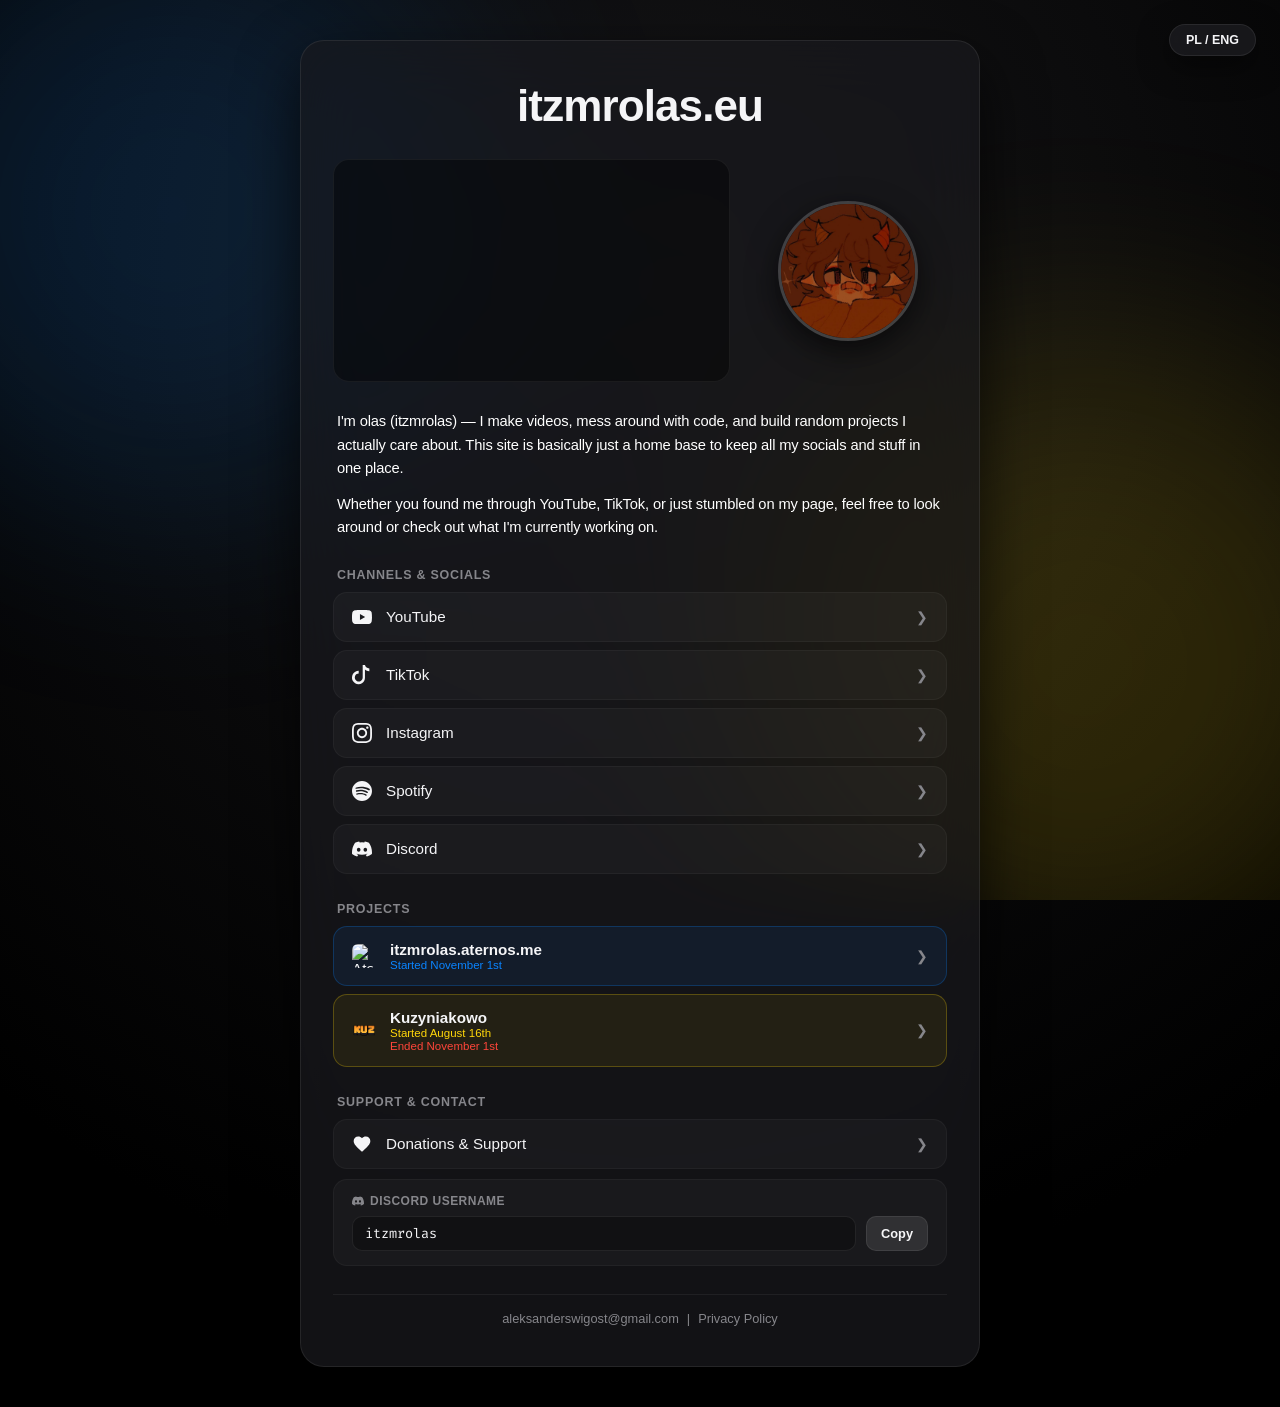
==== index.html @ 8c191397 "Update index.html" ====
<!DOCTYPE html>
<html lang="en">
<head>
<meta charset="UTF-8">
<meta name="viewport" content="width=device-width, initial-scale=1.0">
<title>itzmrolas</title>

<!-- Website Icon (Favicon) -->
<link rel="icon" type="image/png" href="favicon.png">

<!-- Apple System Fonts -->
<link rel="preconnect" href="https://fonts.googleapis.com">
<link rel="preconnect" href="https://fonts.gstatic.com" crossorigin>
<link href="https://fonts.googleapis.com/css2?family=Fira+Code:wght@400;500&display=swap" rel="stylesheet">

<style>
:root {
    --bg-dark: #000000;
    --bg-gradient: radial-gradient(circle at 50% 20%, #161618 0%, #000000 80%);
    --text-primary: #f5f5f7;
    --text-secondary: #86868b;
    --sheet-bg: rgba(24, 24, 28, 0.75);
    --sheet-border: rgba(255, 255, 255, 0.08);
    --row-bg: rgba(255, 255, 255, 0.03);
    --row-hover: rgba(255, 255, 255, 0.07);
    --accent-blue: #0a84ff;
    
    /* Dark Mode Yellow Theme for Kuzyniakowo */
    --yellow-card-bg: rgba(45, 40, 20, 0.65);
    --yellow-card-hover: rgba(60, 52, 24, 0.85);
    --yellow-border: rgba(255, 214, 10, 0.25);
    --yellow-accent: #ffd60a;

    /* Dark Mode Blue Theme for Aternos */
    --blue-card-bg: rgba(20, 35, 55, 0.65);
    --blue-card-hover: rgba(28, 48, 75, 0.85);
    --blue-border: rgba(10, 132, 255, 0.25);
    --blue-accent: #0a84ff;
}

* {
    margin: 0;
    padding: 0;
    box-sizing: border-box;
    -webkit-font-smoothing: antialiased;
}

body {
    min-height: 100vh;
    overflow-x: hidden;
    overflow-y: auto;
    background: var(--bg-dark);
    background-image: var(--bg-gradient);
    font-family: -apple-system, BlinkMacSystemFont, "SF Pro Display", "SF Pro Text", "Helvetica Neue", sans-serif;
    color: var(--text-primary);
    user-select: none;
    display: flex;
    justify-content: center;
    padding: 40px 16px;
}

/* Subtle Ambient Background Mesh */
.ambient-bg {
    position: fixed;
    top: 0;
    left: 0;
    width: 100%;
    height: 100%;
    z-index: 0;
    pointer-events: none;
    overflow: hidden;
}

.blob {
    position: absolute;
    border-radius: 50%;
    filter: blur(120px);
    opacity: 0.15;
}

.blob-1 {
    top: -10%;
    left: -10%;
    width: 600px;
    height: 600px;
    background: #0a84ff;
}

.blob-2 {
    bottom: -10%;
    right: -10%;
    width: 650px;
    height: 650px;
    background: #ffd60a;
}

/* Top Right PL/ENG Button */
.lang-toggle-btn {
    position: fixed;
    top: 24px;
    right: 24px;
    background: rgba(30, 30, 35, 0.7);
    border: 1px solid var(--sheet-border);
    color: var(--text-primary);
    padding: 8px 16px;
    border-radius: 20px;
    font-size: 0.78rem;
    font-weight: 600;
    cursor: pointer;
    backdrop-filter: blur(20px);
    -webkit-backdrop-filter: blur(20px);
    box-shadow: 0 10px 30px rgba(0, 0, 0, 0.5);
    z-index: 100;
    transition: all 0.2s ease;
}

.lang-toggle-btn:hover {
    background: rgba(44, 44, 46, 0.9);
    border-color: rgba(255, 255, 255, 0.2);
}

/* Unified Single Page Sheet Container */
.blog-sheet {
    position: relative;
    z-index: 2;
    width: 100%;
    max-width: 680px;
    background: var(--sheet-bg);
    border: 1px solid var(--sheet-border);
    border-radius: 24px;
    padding: 40px 32px;
    backdrop-filter: blur(30px) saturate(180%);
    -webkit-backdrop-filter: blur(30px) saturate(180%);
    box-shadow: 0 24px 60px rgba(0, 0, 0, 0.7);
    display: flex;
    flex-direction: column;
    gap: 28px;
    text-align: center;
}

/* Header Section */
.profile-header {
    display: flex;
    flex-direction: column;
    align-items: center;
}

.profile-title {
    font-size: 2.75rem;
    font-weight: 700;
    letter-spacing: -0.02em;
    color: var(--text-primary);
}

/* Blog Hero Section (Video Left, Scaled-Up PFP Right) */
.blog-hero {
    display: flex;
    gap: 20px;
    width: 100%;
    align-items: center;
}

.video-container {
    flex: 2;
    border-radius: 16px;
    overflow: hidden;
    background: rgba(0, 0, 0, 0.4);
    aspect-ratio: 16/9;
    display: flex;
    border: 1px solid rgba(255, 255, 255, 0.06);
}

.video-container iframe {
    width: 100%;
    height: 100%;
    border: none;
}

.profile-pfp-container {
    flex: 1;
    display: flex;
    align-items: center;
    justify-content: center;
}

.profile-pfp {
    width: 140px;
    height: 140px;
    border-radius: 50%;
    object-fit: cover;
    border: 3px solid rgba(255, 255, 255, 0.18);
    box-shadow: 0 10px 30px rgba(0, 0, 0, 0.6);
    transition: transform 0.3s ease;
}

.profile-pfp:hover {
    transform: scale(1.03);
}

/* Description Section */
.profile-description {
    font-size: 0.92rem;
    color: #ffffff;
    font-weight: 400;
    line-height: 1.6;
    letter-spacing: -0.01em;
    text-align: left;
    display: flex;
    flex-direction: column;
    gap: 12px;
    padding: 0 4px;
}

/* Section Headings inside the sheet */
.section-block {
    display: flex;
    flex-direction: column;
    gap: 10px;
    text-align: left;
}

.section-label {
    font-size: 0.78rem;
    font-weight: 600;
    text-transform: uppercase;
    letter-spacing: 0.06em;
    color: var(--text-secondary);
    padding-left: 4px;
}

/* Unified Rows for Links & Inputs */
.rows-group {
    display: flex;
    flex-direction: column;
    gap: 8px;
}

.row-item {
    display: flex;
    align-items: center;
    justify-content: space-between;
    padding: 14px 18px;
    border-radius: 14px;
    background: var(--row-bg);
    border: 1px solid rgba(255, 255, 255, 0.04);
    text-decoration: none;
    color: var(--text-primary);
    font-weight: 500;
    font-size: 0.95rem;
    transition: all 0.2s ease;
}

.row-left {
    display: flex;
    align-items: center;
    gap: 14px;
}

.row-item svg {
    width: 20px;
    height: 20px;
    fill: currentColor;
    color: var(--text-primary);
}

.row-item:hover {
    background: var(--row-hover);
    border-color: rgba(255, 255, 255, 0.12);
    transform: translateX(2px);
}

.row-arrow {
    font-size: 0.85rem;
    color: var(--text-secondary);
    transition: transform 0.2s ease;
}

.row-item:hover .row-arrow {
    transform: translateX(3px);
    color: var(--text-primary);
}

/* Special Yellow Styling for Kuzyniakowo Project Row */
.project-row {
    background: var(--yellow-card-bg);
    border: 1px solid var(--yellow-border);
}

.project-row:hover {
    background: var(--yellow-card-hover);
    border-color: rgba(255, 214, 10, 0.4);
}

.project-icon {
    width: 24px;
    height: 24px;
    object-fit: contain;
    border-radius: 6px;
}

.project-info {
    display: flex;
    flex-direction: column;
}

.project-title {
    font-size: 0.95rem;
    color: var(--text-primary);
    font-weight: 600;
}

.project-date {
    font-size: 0.72rem;
    color: var(--yellow-accent);
    font-weight: 500;
    margin-top: 1px;
}

/* Special Blue Styling for Aternos Project Row */
.aternos-row {
    background: var(--blue-card-bg);
    border: 1px solid var(--blue-border);
}

.aternos-row:hover {
    background: var(--blue-card-hover);
    border-color: rgba(10, 132, 255, 0.4);
}

.aternos-date {
    font-size: 0.72rem;
    color: var(--blue-accent);
    font-weight: 500;
    margin-top: 1px;
}

/* Collapsible Donations Section inside Sheet */
.donations-accordion {
    border-radius: 14px;
    background: var(--row-bg);
    border: 1px solid rgba(255, 255, 255, 0.04);
    overflow: hidden;
    transition: all 0.2s ease;
}

.donations-toggle {
    display: flex;
    align-items: center;
    justify-content: space-between;
    padding: 14px 18px;
    cursor: pointer;
    font-weight: 500;
    font-size: 0.95rem;
    color: var(--text-primary);
}

.donations-toggle:hover {
    background: var(--row-hover);
}

.donations-accordion.active .donations-toggle .row-arrow {
    transform: rotate(90deg);
}

.donations-body {
    max-height: 0;
    overflow: hidden;
    transition: max-height 0.3s ease-in-out, padding 0.3s ease-in-out;
    padding: 0 18px;
    display: flex;
    flex-direction: column;
    gap: 10px;
}

.donations-accordion.active .donations-body {
    max-height: 250px;
    padding: 0 18px 16px 18px;
}

.nested-donation-link {
    display: flex;
    align-items: center;
    justify-content: space-between;
    padding: 12px 14px;
    border-radius: 10px;
    background: rgba(0, 0, 0, 0.25);
    border: 1px solid rgba(255, 255, 255, 0.05);
    text-decoration: none;
    color: var(--text-primary);
    font-size: 0.9rem;
    font-weight: 500;
    transition: color 0.2s ease;
}

.nested-donation-link:hover {
    color: var(--accent-blue);
}

/* Input / Copy Row Container */
.input-row-box {
    display: flex;
    flex-direction: column;
    gap: 8px;
    padding: 14px 18px;
    border-radius: 14px;
    background: var(--row-bg);
    border: 1px solid rgba(255, 255, 255, 0.04);
}

.input-label-row {
    font-size: 0.75rem;
    font-weight: 600;
    text-transform: uppercase;
    letter-spacing: 0.04em;
    color: var(--text-secondary);
    display: flex;
    align-items: center;
    gap: 6px;
}

.input-group {
    display: flex;
    gap: 10px;
}

.custom-input {
    flex: 1;
    background: rgba(0, 0, 0, 0.3);
    border: 1px solid rgba(255, 255, 255, 0.08);
    border-radius: 10px;
    padding: 8px 12px;
    color: var(--text-primary);
    font-family: 'Fira Code', monospace;
    font-size: 0.85rem;
    outline: none;
}

.copy-btn {
    background: rgba(255, 255, 255, 0.1);
    border: 1px solid rgba(255, 255, 255, 0.08);
    border-radius: 10px;
    color: var(--text-primary);
    padding: 0 14px;
    font-weight: 600;
    font-size: 0.8rem;
    cursor: pointer;
    transition: all 0.2s ease;
    white-space: nowrap;
}

.copy-btn:hover {
    background: rgba(255, 255, 255, 0.2);
}

.copy-btn:active {
    transform: scale(0.96);
}

/* Footer Section inside Sheet */
.site-footer {
    border-top: 1px solid rgba(255, 255, 255, 0.06);
    padding-top: 16px;
    font-size: 0.8rem;
    color: var(--text-secondary);
    display: flex;
    gap: 8px;
    align-items: center;
    justify-content: center;
}

.site-footer a {
    color: var(--text-secondary);
    text-decoration: none;
    transition: color 0.2s ease;
}

.site-footer a:hover {
    color: var(--text-primary);
}

/* Mobile Responsive */
@media (max-width: 600px) {
    body {
        padding: 16px 8px;
    }
    .blog-sheet {
        padding: 24px 16px;
        border-radius: 18px;
    }
    .profile-title {
        font-size: 2.2rem;
    }
    .blog-hero {
        flex-direction: column;
        gap: 16px;
    }
    .video-container {
        width: 100%;
        aspect-ratio: 16/9;
    }
    .profile-pfp {
        width: 110px;
        height: 110px;
    }
}
</style>
</head>

<body>

<!-- Dark Ambient Blobs -->
<div class="ambient-bg">
    <div class="blob blob-1"></div>
    <div class="blob blob-2"></div>
</div>

<!-- Top Right PL/ENG Button -->
<button class="lang-toggle-btn" id="langBtn">PL / ENG</button>

<!-- Unified Single Page Sheet Container -->
<div class="blog-sheet">
    
    <!-- Header -->
    <div class="profile-header">
        <h1 class="profile-title">itzmrolas.eu</h1>
    </div>

    <!-- Blog Hero Section (Video Left, Scaled Up PFP Right) -->
    <div class="blog-hero">
        <div class="video-container">
            <iframe src="https://www.youtube.com/embed/JpvDhbqkyAY" title="Featured Video" allow="accelerometer; autoplay; clipboard-write; encrypted-media; gyroscope; picture-in-picture" allowfullscreen></iframe>
        </div>
        <div class="profile-pfp-container">
            <img src="pfp.png" alt="Profile Picture" class="profile-pfp">
        </div>
    </div>

    <!-- Natural Description Section -->
    <div class="profile-description" id="editableDescription">
        <p>I'm olas (itzmrolas) — I make videos, mess around with code, and build random projects I actually care about. This site is basically just a home base to keep all my socials and stuff in one place.</p>
        <p>Whether you found me through YouTube, TikTok, or just stumbled on my page, feel free to look around or check out what I'm currently working on.</p>
    </div>

    <!-- Official Links Section -->
    <div class="section-block">
        <div class="section-label" id="channelsLabel">Channels & Socials</div>
        <div class="rows-group">
            <!-- YouTube -->
            <a class="row-item" href="https://www.youtube.com/@itzmrolas" target="_blank" rel="noopener noreferrer">
                <div class="row-left">
                    <svg viewBox="0 0 24 24"><path d="M23.498 6.186a3.016 3.016 0 0 0-2.122-2.136C19.505 3.545 12 3.545 12 3.545s-7.505 0-9.377.505A3.017 3.017 0 0 0 .502 6.186C0 8.07 0 12 0 12s0 3.93.502 5.814a3.016 3.016 0 0 0 2.122 2.136c1.871.505 9.376.505 9.376.505s7.505 0 9.377-.505a3.015 3.015 0 0 0 2.122-2.136C24 15.93 24 12 24 12s0-3.93-.502-5.814zM9.545 15.568V8.432L15.818 12l-6.273 3.568z"/></svg>
                    <span>YouTube</span>
                </div>
                <span class="row-arrow">&#x276F;</span>
            </a>

            <!-- TikTok -->
            <a class="row-item" href="https://www.tiktok.com/@itzmrolas" target="_blank" rel="noopener noreferrer">
                <div class="row-left">
                    <svg viewBox="0 0 24 24"><path d="M12.525 0h3.08c.12 1.05.65 2.08 1.48 2.82 1.01.9 2.37 1.39 3.76 1.39v3.23a8.1 8.1 0 0 1-3.69-.88c-.6-.32-1.15-.74-1.63-1.23v10.15c0 1.29-.33 2.56-.96 3.68a7.88 7.88 0 0 1-2.61 2.76A7.95 7.95 0 0 1 7.8 23a7.96 7.96 0 0 1-4.04-1.07 7.92 7.92 0 0 1-2.88-2.89A7.9 7.9 0 0 1 0 14.99c0-1.42.37-2.82 1.08-4.05a7.89 7.89 0 0 1 2.91-2.89A7.96 7.96 0 0 1 8.04 7v3.28a4.67 4.67 0 0 0-2.37.64 4.66 4.66 0 0 0-1.7 1.7 4.68 4.68 0 0 0-.62 2.37c0 .84.22 1.66.64 2.38.42.72 1.01 1.3 1.73 1.71a4.7 4.7 0 0 0 2.39.63c.84 0 1.66-.22 2.38-.64a4.67 4.67 0 0 0 1.71-1.72c.42-.72.63-1.54.63-2.38V0z"/></svg>
                    <span>TikTok</span>
                </div>
                <span class="row-arrow">&#x276F;</span>
            </a>

            <!-- Instagram -->
            <a class="row-item" href="https://www.instagram.com/itzmrolas" target="_blank" rel="noopener noreferrer">
                <div class="row-left">
                    <svg viewBox="0 0 24 24"><path d="M12 2.163c3.204 0 3.584.012 4.85.07 3.252.148 4.771 1.691 4.919 4.919.058 1.265.069 1.645.069 4.849 0 3.205-.012 3.584-.069 4.849-.149 3.225-1.664 4.771-4.919 4.919-1.266.058-1.644.07-4.85.07-3.204 0-3.584-.012-4.849-.07-3.26-.149-4.771-1.699-4.919-4.92-.058-1.265-.07-1.644-.07-4.849 0-3.204.013-3.583.07-4.849.149-3.227 1.664-4.771 4.919-4.919 1.266-.057 1.645-.069 4.849-.069zm0-2.163c-3.259 0-3.667.014-4.947.072-4.358.2-6.78 2.618-6.98 6.98-.059 1.281-.073 1.689-.073 4.948 0 3.259.014 3.668.072 4.948.2 4.358 2.618 6.78 6.98 6.98 1.281.058 1.689.072 4.948.072 3.259 0 3.668-.014 4.948-.072 4.354-.2 6.782-2.618 6.979-6.98.059-1.28.073-1.689.073-4.948 0-3.259-.014-3.667-.072-4.947-.196-4.354-2.617-6.78-6.979-6.98-1.281-.059-1.69-.073-4.949-.073zm0 5.838c-3.403 0-6.162 2.759-6.162 6.162s2.759 6.163 6.162 6.163 6.162-2.759 6.162-6.163c0-3.403-2.759-6.162-6.162-6.162zm0 10.162c-2.209 0-4-1.79-4-4 0-2.209 1.791-4 4-4s4 1.791 4 4c0 2.21-1.791 4-4 4zm6.406-11.845c-.796 0-1.441.645-1.441 1.44s.645 1.44 1.441 1.44c.795 0 1.439-.645 1.439-1.44s-.644-1.44-1.439-1.44z"/></svg>
                    <span>Instagram</span>
                </div>
                <span class="row-arrow">&#x276F;</span>
            </a>

            <!-- Spotify -->
            <a class="row-item" href="https://open.spotify.com/user/31lk4chceqkrc6xcaa2kurtlyfbm" target="_blank" rel="noopener noreferrer">
                <div class="row-left">
                    <svg viewBox="0 0 24 24"><path d="M12 0C5.376 0 0 5.376 0 12s5.376 12 12 12 12-5.376 12-12S18.624 0 12 0zm5.521 17.34c-.24.359-.66.48-1.021.24-2.82-1.74-6.36-2.101-10.561-1.141-.418.122-.779-.179-.899-.539-.12-.421.18-.78.54-.899 4.56-1.021 8.52-.6 11.64 1.32.42.18.479.659.301 1.02zm1.48-3.3c-.301.42-.841.6-1.262.3-3.239-1.98-8.159-2.58-11.939-1.38-.479.12-1.02-.12-1.14-.6-.12-.48.12-1.021.6-1.141 C9.6 9.9 15 10.561 18.72 12.84c.361.181.54.78.301 1.2zm.12-3.36C15.24 8.4 8.82 8.16 5.16 9.301c-.6.18-.1.2-1.02-.36-.18-.6.36-1.021 1.02-1.2 4.2-1.26 11.28-1.02 15.721 1.621.539.3.719 1.02.419 1.56-.299.421-1.02.599-1.559.3z"/></svg>
                    <span>Spotify</span>
                </div>
                <span class="row-arrow">&#x276F;</span>
            </a>

            <!-- Discord Link -->
            <a class="row-item" href="https://discord.gg/6nPEVJkJmH" target="_blank" rel="noopener noreferrer">
                <div class="row-left">
                    <svg viewBox="0 0 24 24"><path d="M20.317 4.37a19.791 19.791 0 0 0-4.885-1.515.074.074 0 0 0-.079.037c-.21.375-.444.864-.608 1.25a18.27 18.27 0 0 0-5.487 0 12.64 12.64 0 0 0-.617-1.25.077.077 0 0 0-.079-.037A19.736 19.736 0 0 0 3.677 4.37a.07.07 0 0 0-.032.027C.533 9.046-.32 13.58.099 18.057a.082.082 0 0 0 .031.057 19.9 19.9 0 0 0 5.993 3.03.078.078 0 0 0 .084-.028c.462-.63.874-1.295 1.226-1.994a.076.076 0 0 0-.041-.106 13.107 13.107 0 0 1-1.872-.892.077.077 0 0 1-.008-.128 10.2 10.2 0 0 0 .372-.292.074.074 0 0 1 .077-.01c3.928 1.793 8.18 1.793 12.061 0a.074.074 0 0 1 .078.01c.12.098.246.198.373.292a.077.077 0 0 1-.006.127 12.299 12.299 0 0 1-1.873.892.077.077 0 0 0-.041.107c.36.698.772 1.362 1.225 1.993a.076.076 0 0 0 .084.028 19.839 19.839 0 0 0 6.002-3.03.077.077 0 0 0 .032-.054c.5-5.177-.838-9.674-3.549-13.66a.061.061 0 0 0-.031-.028zM8.02 15.33c-1.183 0-2.157-1.085-2.157-2.419 0-1.333.956-2.419 2.157-2.419 1.21 0 2.176 1.096 2.157 2.42 0 1.333-.956 2.418-2.157 2.418zm7.975 0c-1.183 0-2.157-1.085-2.157-2.419 0-1.333.955-2.419 2.157-2.419 1.21 0 2.176 1.096 2.157 2.42 0 1.333-.946 2.418-2.157 2.418z"/></svg>
                    <span>Discord</span>
                </div>
                <span class="row-arrow">&#x276F;</span>
            </a>
        </div>
    </div>

    <!-- Projects Section -->
    <div class="section-block">
        <div class="section-label" id="projectsLabel">Projects</div>
        <div class="rows-group">
            <a class="row-item aternos-row" href="https://itzmrolas.eu/aternos" target="_blank" rel="noopener noreferrer">
                <div class="row-left">
                    <img src="aternos.png" alt="Aternos" class="project-icon">
                    <div class="project-info">
                        <span class="project-title">itzmrolas.aternos.me</span>
                        <span class="aternos-date" id="aternosDate">Started November 1st</span>
                    </div>
                </div>
                <span class="row-arrow">&#x276F;</span>
            </a>
            <a class="row-item project-row" href="https://itzmrolas.eu/kuzyniakowo" target="_blank" rel="noopener noreferrer">
                <div class="row-left">
                    <img src="icon.png" alt="Kuzyniakowo" class="project-icon">
                    <div class="project-info">
                        <span class="project-title">Kuzyniakowo</span>
                        <span class="project-date" id="kuzyniakowoDate">Started August 16th</span>
                        <span class="project-ended" id="kuzyniakowoEnded" style="font-size: 0.72rem; color: #ff453a; font-weight: 500; margin-top: 1px;">Ended November 1st</span>
                    </div>
                </div>
                <span class="row-arrow">&#x276F;</span>
            </a>
        </div>
    </div>

    <!-- Support & Contact Info Section -->
    <div class="section-block">
        <div class="section-label" id="supportLabel">Support & Contact</div>
        
        <!-- Collapsible Donations Section -->
        <div class="donations-accordion" id="donationsAccordion">
            <div class="donations-toggle" id="donationsToggle">
                <div class="row-left">
                    <svg style="width:20px;height:20px;fill:currentColor;" viewBox="0 0 24 24"><path d="M12 21.35l-1.45-1.32C5.4 15.36 2 12.28 2 8.5 2 5.42 4.42 3 7.5 3c1.74 0 3.41.81 4.5 2.09C13.09 3.81 14.76 3 16.5 3 19.58 3 22 5.42 22 8.5c0 3.78-3.4 6.86-8.55 11.54L12 21.35z"/></svg>
                    <span id="donationsTitle">Donations & Support</span>
                </div>
                <span class="row-arrow">&#x276F;</span>
            </div>
            <div class="donations-body">
                <a class="nested-donation-link" href="https://paypal.me/itzmrolas" target="_blank" rel="noopener noreferrer">
                    <div class="row-left">
                        <svg style="width:16px;height:16px;fill:currentColor;" viewBox="0 0 24 24"><path d="M7.076 21.337H2.47a.641.641 0 0 1-.633-.74L4.944 3.72a.77.77 0 0 1 .761-.65h6.398c2.906 0 5.105.748 5.86 2.083.69 1.22.427 2.923-.621 4.296-1.127 1.474-3.003 2.302-5.426 2.302H9.255a.641.641 0 0 0-.633.54l-.87 5.518-.016.103-.66 4.185a.641.641 0 0 1-.633.54h-.367zm12.37-13.43c-.443-.781-1.428-1.258-2.768-1.335h-5.01l-2.09 13.25h1.868a.641.641 0 0 0 .633-.54l.87-5.518a.77.77 0 0 1 .761-.65h1.232c3.55 0 6.136-1.393 6.942-3.87.327-1.006.185-1.921-.438-2.337z"/></svg>
                        <span>PayPal</span>
                    </div>
                    <span class="row-arrow">&#x276F;</span>
                </a>
                
                <div style="display:flex; flex-direction:column; gap:6px;">
                    <div class="input-label-row">
                        <svg style="width:12px;height:12px;fill:currentColor;" viewBox="0 0 24 24"><path d="M4 10h2v7H4zm6 0h2v7h-2zm6 0h2v7h-2zM2 22h20v-3H2v3zm10-20L2 6v2h20V6l-10-4z"/></svg>
                        <span id="bankLabelText">Bank Transfer (PLN)</span>
                    </div>
                    <div class="input-group">
                        <input type="text" class="custom-input" id="bankAccount" value="26 1050 1445 1000 0098 5161 0189" readonly />
                        <button class="copy-btn" id="copyBankBtn">Copy</button>
                    </div>
                </div>
            </div>
        </div>

        <!-- Discord Username Copy Row -->
        <div class="input-row-box">
            <div class="input-label-row">
                <svg style="width:12px;height:12px;fill:currentColor;" viewBox="0 0 24 24"><path d="M20.317 4.37a19.791 19.791 0 0 0-4.885-1.515.074.074 0 0 0-.079.037c-.21.375-.444.864-.608 1.25a18.27 18.27 0 0 0-5.487 0 12.64 12.64 0 0 0-.617-1.25.077.077 0 0 0-.079-.037A19.736 19.736 0 0 0 3.677 4.37a.07.07 0 0 0-.032.027C.533 9.046-.32 13.58.099 18.057a.082.082 0 0 0 .031.057 19.9 19.9 0 0 0 5.993 3.03.078.078 0 0 0 .084-.028c.462-.63.874-1.295 1.226-1.994a.076.076 0 0 0-.041-.106 13.107 13.107 0 0 1-1.872-.892.077.077 0 0 1-.008-.128 10.2 10.2 0 0 0 .372-.292.074.074 0 0 1 .077-.01c3.928 1.793 8.18 1.793 12.061 0a.074.074 0 0 1 .078.01c.12.098.246.198.373.292a.077.077 0 0 1-.006.127 12.299 12.299 0 0 1-1.873.892.077.077 0 0 0-.041.107c.36.698.772 1.362 1.225 1.993a.076.076 0 0 0 .084.028 19.839 19.839 0 0 0 6.002-3.03.077.077 0 0 0 .032-.054c.5-5.177-.838-9.674-3.549-13.66a.061.061 0 0 0-.031-.028zM8.02 15.33c-1.183 0-2.157-1.085-2.157-2.419 0-1.333.956-2.419 2.157-2.419 1.21 0 2.176 1.096 2.157 2.42 0 1.333-.956 2.418-2.157 2.418zm7.975 0c-1.183 0-2.157-1.085-2.157-2.419 0-1.333.955-2.419 2.157-2.419 1.21 0 2.176 1.096 2.157 2.42 0 1.333-.946 2.418-2.157 2.418z"/></svg>
                <span id="discordLabelText">Discord Username</span>
            </div>
            <div class="input-group">
                <input type="text" class="custom-input" id="discordUsername" value="itzmrolas" readonly />
                <button class="copy-btn" id="copyBtn">Copy</button>
            </div>
        </div>
    </div>

    <!-- Footer -->
    <footer class="site-footer">
        <a href="mailto:aleksanderswigost@gmail.com">aleksanderswigost@gmail.com</a>
        <span>|</span>
        <a href="https://itzmrolas.eu/privacy" target="_blank" rel="noopener noreferrer" id="privacyLink">Privacy Policy</a>
    </footer>

</div>

<script>
/* Donations Accordion Toggle */
const donationsAccordion = document.getElementById("donationsAccordion");
const donationsToggle = document.getElementById("donationsToggle");

donationsToggle.addEventListener("click", () => {
    donationsAccordion.classList.toggle("active");
});

/* Copy Discord Username */
const copyBtn = document.getElementById("copyBtn");
const discordInput = document.getElementById("discordUsername");

copyBtn.addEventListener("click", () => {
    navigator.clipboard.writeText(discordInput.value).then(() => {
        copyBtn.innerText = currentLang === 'EN' ? "Copied" : "Skopiowano";
        copyBtn.style.background = "#30d158";
        copyBtn.style.color = "#000000";
        setTimeout(() => {
            copyBtn.innerText = currentLang === 'EN' ? "Copy" : "Kopiuj";
            copyBtn.style.background = "rgba(255, 255, 255, 0.1)";
            copyBtn.style.color = "var(--text-primary)";
        }, 2000);
    });
});

/* Copy Bank Account */
const copyBankBtn = document.getElementById("copyBankBtn");
const bankInput = document.getElementById("bankAccount");

copyBankBtn.addEventListener("click", () => {
    navigator.clipboard.writeText(bankInput.value).then(() => {
        copyBankBtn.innerText = currentLang === 'EN' ? "Copied" : "Skopiowano";
        copyBankBtn.style.background = "#30d158";
        copyBankBtn.style.color = "#000000";
        setTimeout(() => {
            copyBankBtn.innerText = currentLang === 'EN' / 'PL' ? "Copy" : "Kopiuj";
            copyBankBtn.style.background = "rgba(255, 255, 255, 0.1)";
            copyBankBtn.style.color = "var(--text-primary)";
        }, 2000);
    });
});

/* Real Functional Language Toggle (PL / ENG) */
let currentLang = 'EN';
const langBtn = document.getElementById("langBtn");

const translations = {
    EN: {
        description: `<p>I'm itzmrolas — I make videos, mess around with code, and build random projects I actually care about. This site is basically just a home base to keep all my socials and stuff in one place.</p>
        <p>Whether you found me through YouTube, TikTok, or just stumbled on my page, feel free to look around or check out what I'm currently working on.</p>`,
        channelsLabel: 'Channels & Socials',
        projectsLabel: 'Projects',
        aternosDate: 'Started November 1st',
        kuzyniakowoDate: 'Started August 16th',
        kuzyniakowoEnded: 'Ended November 1st',
        supportLabel: 'Support & Contact',
        donationsTitle: 'Donations & Support',
        bankLabel: 'Bank Transfer (PLN)',
        discordLabel: 'Discord Username',
        privacy: 'Privacy Policy',
        copyBtn: 'Copy'
    },
    PL: {
        description: `<p>Jestem olas (itzmrolas) — robię filmy, grzebię w kodzie i tworzę różne projekty, które mnie wkręcają. Ta strona to taka baza wypadowa, żeby trzymać wszystkie moje linki i rzeczy w jednym miejscu.</p>
        <p>Niezależnie od tego, czy trafiasz tu z YouTube'a, TikToka, czy po prostu z przypadku, rozgość się i obczaj, nad czym aktualnie pracuję.</p>`,
        channelsLabel: 'Kanały i Społeczność',
        projectsLabel: 'Projekty',
        aternosDate: 'Rozpoczęto 1 Listopada',
        kuzyniakowoDate: 'Rozpoczęto 16-tego Sierpnia',
        kuzyniakowoEnded: 'Zakończono 1 Listopada',
        supportLabel: 'Wsparcie i Kontakt',
        donationsTitle: 'Wsparcie & Dotacje',
        bankLabel: 'Przelew bankowy (PLN)',
        discordLabel: 'Nazwa użytkownika Discord',
        privacy: 'Polityka Prywatności',
        copyBtn: 'Kopiuj'
    }
};

langBtn.addEventListener("click", () => {
    currentLang = currentLang === 'EN' ? 'PL' : 'EN';
    const t = translations[currentLang];

    document.getElementById("editableDescription").innerHTML = t.description;
    document.getElementById("channelsLabel").innerText = t.channelsLabel;
    document.getElementById("projectsLabel").innerText = t.projectsLabel;
    document.getElementById("aternosDate").innerText = t.aternosDate;
    document.getElementById("kuzyniakowoDate").innerText = t.kuzyniakowoDate;
    document.getElementById("kuzyniakowoEnded").innerText = t.kuzyniakowoEnded;
    document.getElementById("supportLabel").innerText = t.supportLabel;
    document.getElementById("donationsTitle").innerText = t.donationsTitle;
    document.getElementById("bankLabelText").innerText = t.bankLabel;
    document.getElementById("discordLabelText").innerText = t.discordLabel;
    document.getElementById("privacyLink").innerText = t.privacy;
    copyBtn.innerText = t.copyBtn;
    copyBankBtn.innerText = t.copyBtn;
});
</script>

</body>
</html>
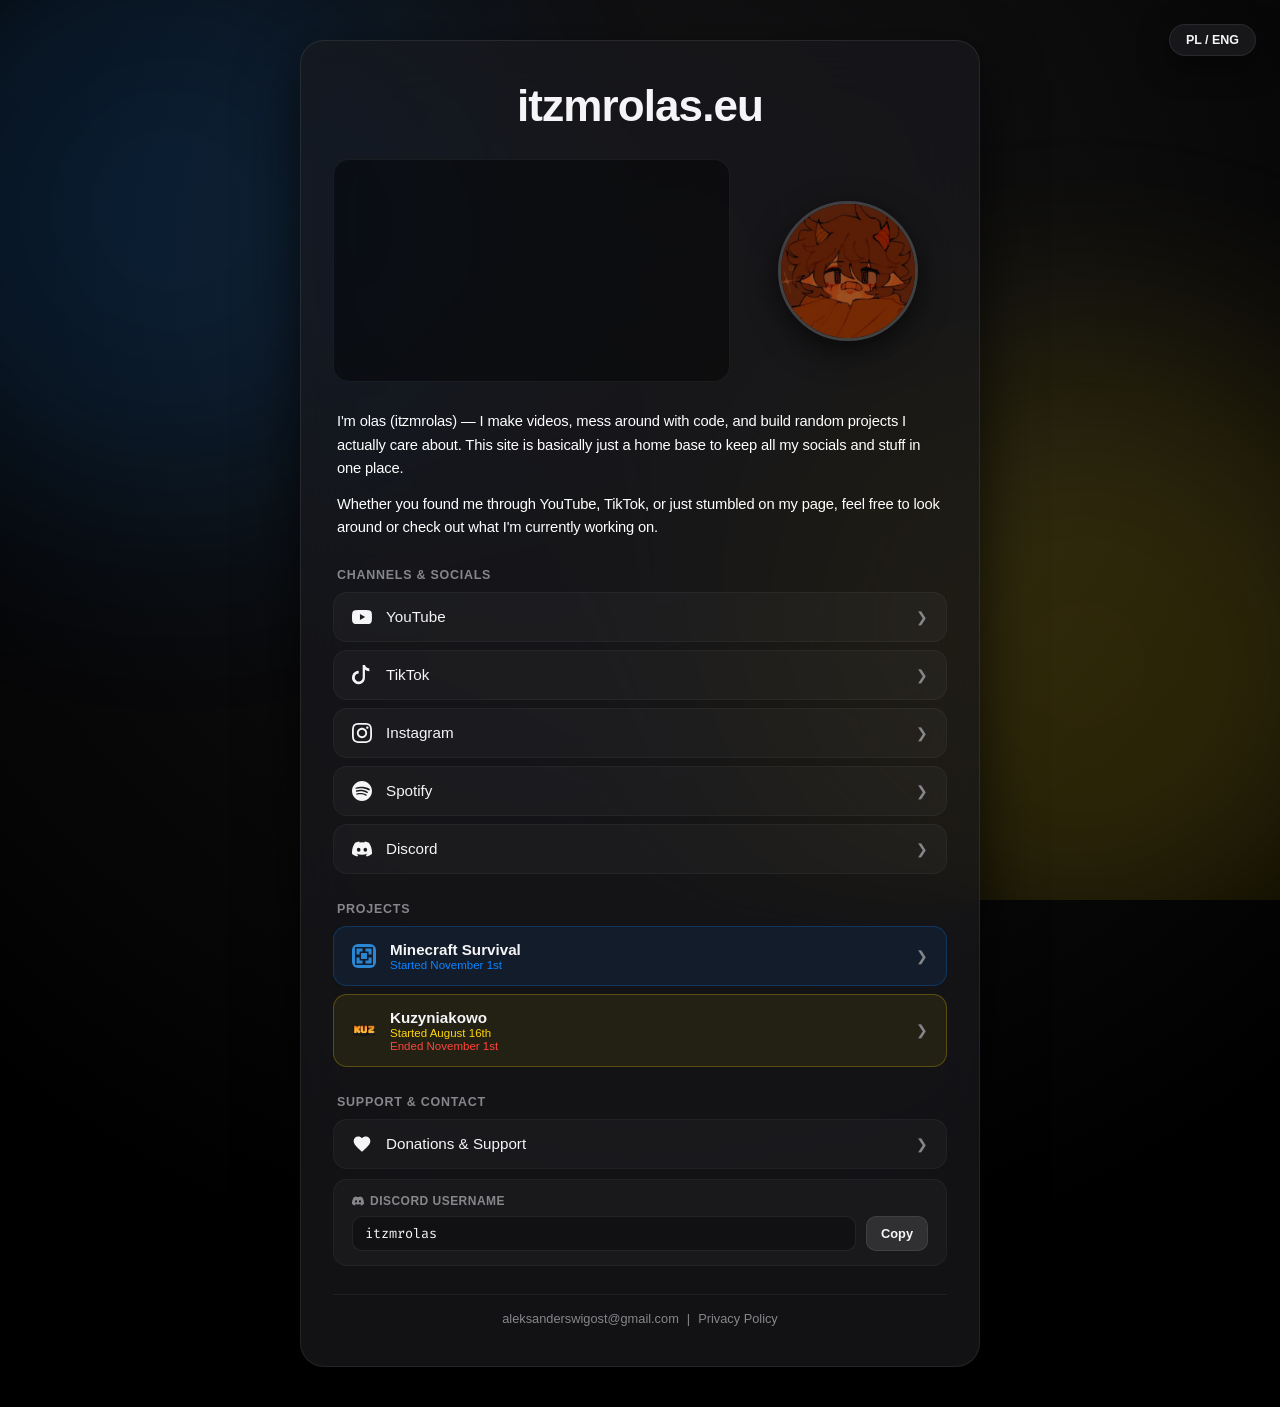
==== commit 50f9447b: "Update index.html" ====
--- a/index.html
+++ b/index.html
@@ -600,7 +600,7 @@
                 <div class="row-left">
                     <img src="aternos.png" alt="Aternos" class="project-icon">
                     <div class="project-info">
-                        <span class="project-title">itzmrolas.aternos.me</span>
+                        <span class="project-title">Minecraft Survival</span>
                         <span class="aternos-date" id="aternosDate">Started November 1st</span>
                     </div>
                 </div>
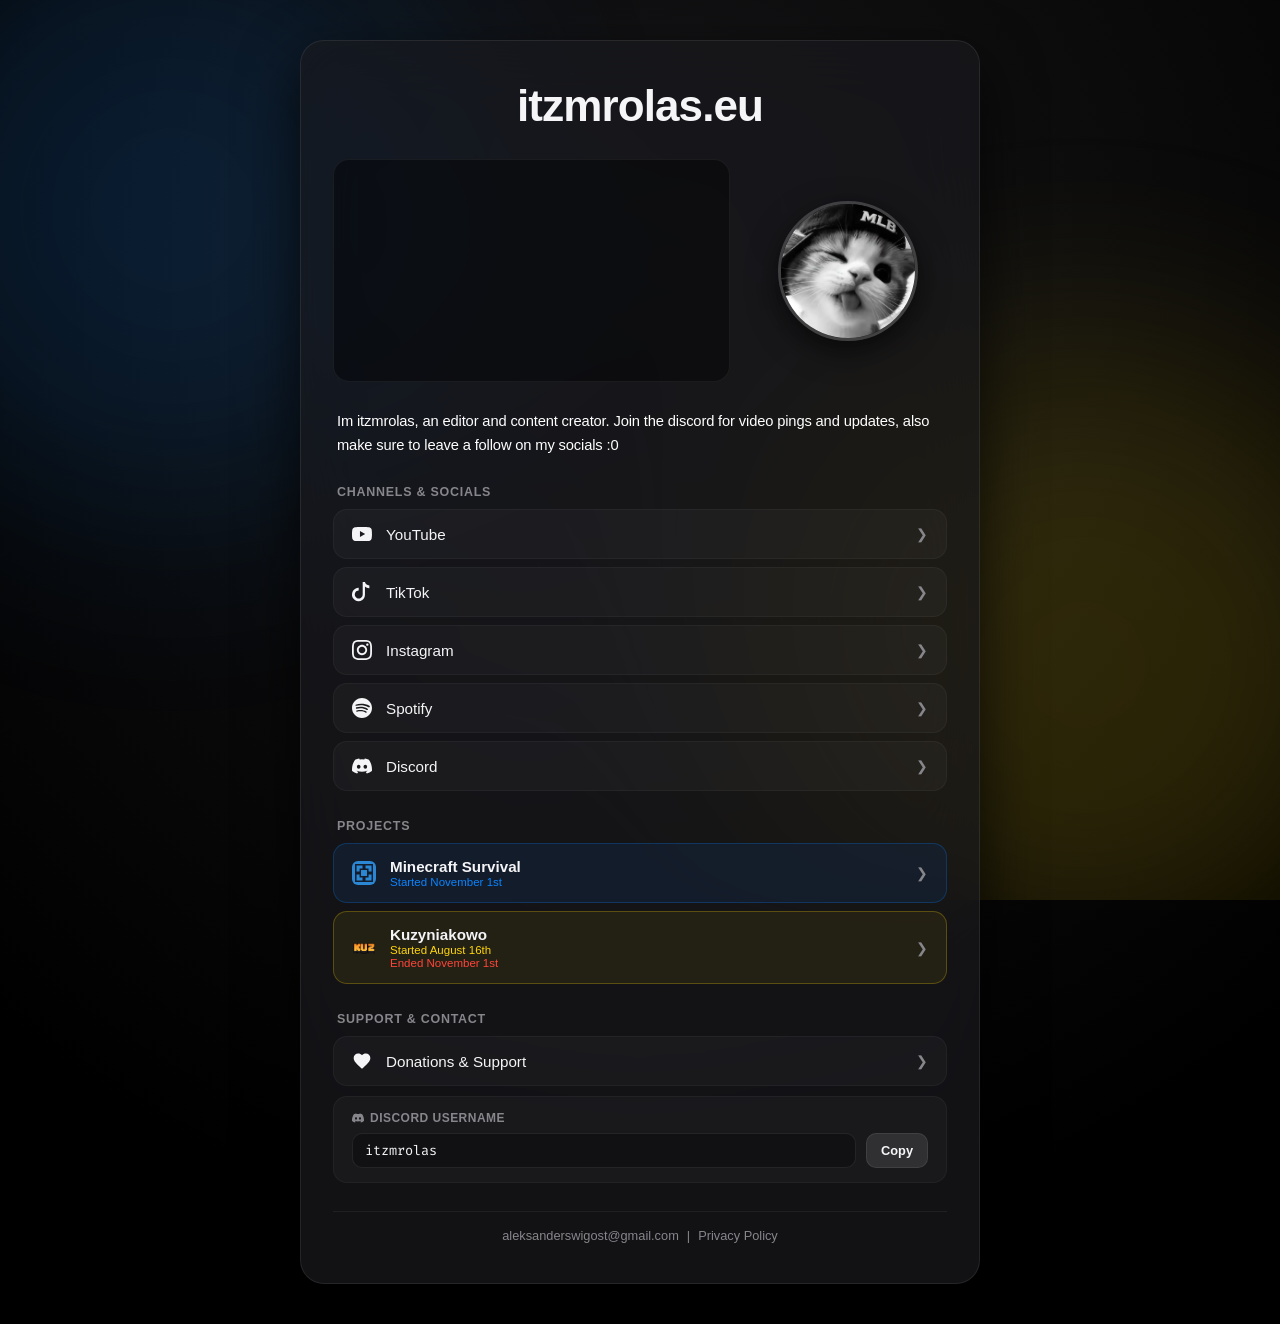
==== commit afadc4fe: "Update index.html" ====
--- a/index.html
+++ b/index.html
@@ -92,31 +92,6 @@
     width: 650px;
     height: 650px;
     background: #ffd60a;
-}
-
-/* Top Right PL/ENG Button */
-.lang-toggle-btn {
-    position: fixed;
-    top: 24px;
-    right: 24px;
-    background: rgba(30, 30, 35, 0.7);
-    border: 1px solid var(--sheet-border);
-    color: var(--text-primary);
-    padding: 8px 16px;
-    border-radius: 20px;
-    font-size: 0.78rem;
-    font-weight: 600;
-    cursor: pointer;
-    backdrop-filter: blur(20px);
-    -webkit-backdrop-filter: blur(20px);
-    box-shadow: 0 10px 30px rgba(0, 0, 0, 0.5);
-    z-index: 100;
-    transition: all 0.2s ease;
-}
-
-.lang-toggle-btn:hover {
-    background: rgba(44, 44, 46, 0.9);
-    border-color: rgba(255, 255, 255, 0.2);
 }
 
 /* Unified Single Page Sheet Container */
@@ -514,9 +489,6 @@
     <div class="blob blob-2"></div>
 </div>
 
-<!-- Top Right PL/ENG Button -->
-<button class="lang-toggle-btn" id="langBtn">PL / ENG</button>
-
 <!-- Unified Single Page Sheet Container -->
 <div class="blog-sheet">
     
@@ -536,14 +508,13 @@
     </div>
 
     <!-- Natural Description Section -->
-    <div class="profile-description" id="editableDescription">
-        <p>I'm olas (itzmrolas) — I make videos, mess around with code, and build random projects I actually care about. This site is basically just a home base to keep all my socials and stuff in one place.</p>
-        <p>Whether you found me through YouTube, TikTok, or just stumbled on my page, feel free to look around or check out what I'm currently working on.</p>
+    <div class="profile-description">
+        <p>Im itzmrolas, an editor and content creator. Join the discord for video pings and updates, also make sure to leave a follow on my socials :0</p>
     </div>
 
     <!-- Official Links Section -->
     <div class="section-block">
-        <div class="section-label" id="channelsLabel">Channels & Socials</div>
+        <div class="section-label">Channels & Socials</div>
         <div class="rows-group">
             <!-- YouTube -->
             <a class="row-item" href="https://www.youtube.com/@itzmrolas" target="_blank" rel="noopener noreferrer">
@@ -594,14 +565,14 @@
 
     <!-- Projects Section -->
     <div class="section-block">
-        <div class="section-label" id="projectsLabel">Projects</div>
+        <div class="section-label">Projects</div>
         <div class="rows-group">
             <a class="row-item aternos-row" href="https://itzmrolas.eu/aternos" target="_blank" rel="noopener noreferrer">
                 <div class="row-left">
                     <img src="aternos.png" alt="Aternos" class="project-icon">
                     <div class="project-info">
                         <span class="project-title">Minecraft Survival</span>
-                        <span class="aternos-date" id="aternosDate">Started November 1st</span>
+                        <span class="aternos-date">Started November 1st</span>
                     </div>
                 </div>
                 <span class="row-arrow">&#x276F;</span>
@@ -611,8 +582,8 @@
                     <img src="icon.png" alt="Kuzyniakowo" class="project-icon">
                     <div class="project-info">
                         <span class="project-title">Kuzyniakowo</span>
-                        <span class="project-date" id="kuzyniakowoDate">Started August 16th</span>
-                        <span class="project-ended" id="kuzyniakowoEnded" style="font-size: 0.72rem; color: #ff453a; font-weight: 500; margin-top: 1px;">Ended November 1st</span>
+                        <span class="project-date">Started August 16th</span>
+                        <span class="project-ended" style="font-size: 0.72rem; color: #ff453a; font-weight: 500; margin-top: 1px;">Ended November 1st</span>
                     </div>
                 </div>
                 <span class="row-arrow">&#x276F;</span>
@@ -622,14 +593,14 @@
 
     <!-- Support & Contact Info Section -->
     <div class="section-block">
-        <div class="section-label" id="supportLabel">Support & Contact</div>
+        <div class="section-label">Support & Contact</div>
         
         <!-- Collapsible Donations Section -->
         <div class="donations-accordion" id="donationsAccordion">
             <div class="donations-toggle" id="donationsToggle">
                 <div class="row-left">
                     <svg style="width:20px;height:20px;fill:currentColor;" viewBox="0 0 24 24"><path d="M12 21.35l-1.45-1.32C5.4 15.36 2 12.28 2 8.5 2 5.42 4.42 3 7.5 3c1.74 0 3.41.81 4.5 2.09C13.09 3.81 14.76 3 16.5 3 19.58 3 22 5.42 22 8.5c0 3.78-3.4 6.86-8.55 11.54L12 21.35z"/></svg>
-                    <span id="donationsTitle">Donations & Support</span>
+                    <span>Donations & Support</span>
                 </div>
                 <span class="row-arrow">&#x276F;</span>
             </div>
@@ -645,7 +616,7 @@
                 <div style="display:flex; flex-direction:column; gap:6px;">
                     <div class="input-label-row">
                         <svg style="width:12px;height:12px;fill:currentColor;" viewBox="0 0 24 24"><path d="M4 10h2v7H4zm6 0h2v7h-2zm6 0h2v7h-2zM2 22h20v-3H2v3zm10-20L2 6v2h20V6l-10-4z"/></svg>
-                        <span id="bankLabelText">Bank Transfer (PLN)</span>
+                        <span>Bank Transfer (PLN)</span>
                     </div>
                     <div class="input-group">
                         <input type="text" class="custom-input" id="bankAccount" value="26 1050 1445 1000 0098 5161 0189" readonly />
@@ -659,7 +630,7 @@
         <div class="input-row-box">
             <div class="input-label-row">
                 <svg style="width:12px;height:12px;fill:currentColor;" viewBox="0 0 24 24"><path d="M20.317 4.37a19.791 19.791 0 0 0-4.885-1.515.074.074 0 0 0-.079.037c-.21.375-.444.864-.608 1.25a18.27 18.27 0 0 0-5.487 0 12.64 12.64 0 0 0-.617-1.25.077.077 0 0 0-.079-.037A19.736 19.736 0 0 0 3.677 4.37a.07.07 0 0 0-.032.027C.533 9.046-.32 13.58.099 18.057a.082.082 0 0 0 .031.057 19.9 19.9 0 0 0 5.993 3.03.078.078 0 0 0 .084-.028c.462-.63.874-1.295 1.226-1.994a.076.076 0 0 0-.041-.106 13.107 13.107 0 0 1-1.872-.892.077.077 0 0 1-.008-.128 10.2 10.2 0 0 0 .372-.292.074.074 0 0 1 .077-.01c3.928 1.793 8.18 1.793 12.061 0a.074.074 0 0 1 .078.01c.12.098.246.198.373.292a.077.077 0 0 1-.006.127 12.299 12.299 0 0 1-1.873.892.077.077 0 0 0-.041.107c.36.698.772 1.362 1.225 1.993a.076.076 0 0 0 .084.028 19.839 19.839 0 0 0 6.002-3.03.077.077 0 0 0 .032-.054c.5-5.177-.838-9.674-3.549-13.66a.061.061 0 0 0-.031-.028zM8.02 15.33c-1.183 0-2.157-1.085-2.157-2.419 0-1.333.956-2.419 2.157-2.419 1.21 0 2.176 1.096 2.157 2.42 0 1.333-.956 2.418-2.157 2.418zm7.975 0c-1.183 0-2.157-1.085-2.157-2.419 0-1.333.955-2.419 2.157-2.419 1.21 0 2.176 1.096 2.157 2.42 0 1.333-.946 2.418-2.157 2.418z"/></svg>
-                <span id="discordLabelText">Discord Username</span>
+                <span>Discord Username</span>
             </div>
             <div class="input-group">
                 <input type="text" class="custom-input" id="discordUsername" value="itzmrolas" readonly />
@@ -672,7 +643,7 @@
     <footer class="site-footer">
         <a href="mailto:aleksanderswigost@gmail.com">aleksanderswigost@gmail.com</a>
         <span>|</span>
-        <a href="https://itzmrolas.eu/privacy" target="_blank" rel="noopener noreferrer" id="privacyLink">Privacy Policy</a>
+        <a href="https://itzmrolas.eu/privacy" target="_blank" rel="noopener noreferrer">Privacy Policy</a>
     </footer>
 
 </div>
@@ -692,11 +663,11 @@
 
 copyBtn.addEventListener("click", () => {
     navigator.clipboard.writeText(discordInput.value).then(() => {
-        copyBtn.innerText = currentLang === 'EN' ? "Copied" : "Skopiowano";
+        copyBtn.innerText = "Copied";
         copyBtn.style.background = "#30d158";
         copyBtn.style.color = "#000000";
         setTimeout(() => {
-            copyBtn.innerText = currentLang === 'EN' ? "Copy" : "Kopiuj";
+            copyBtn.innerText = "Copy";
             copyBtn.style.background = "rgba(255, 255, 255, 0.1)";
             copyBtn.style.color = "var(--text-primary)";
         }, 2000);
@@ -709,72 +680,16 @@
 
 copyBankBtn.addEventListener("click", () => {
     navigator.clipboard.writeText(bankInput.value).then(() => {
-        copyBankBtn.innerText = currentLang === 'EN' ? "Copied" : "Skopiowano";
+        copyBankBtn.innerText = "Copied";
         copyBankBtn.style.background = "#30d158";
         copyBankBtn.style.color = "#000000";
         setTimeout(() => {
-            copyBankBtn.innerText = currentLang === 'EN' / 'PL' ? "Copy" : "Kopiuj";
+            copyBankBtn.innerText = "Copy";
             copyBankBtn.style.background = "rgba(255, 255, 255, 0.1)";
             copyBankBtn.style.color = "var(--text-primary)";
         }, 2000);
     });
 });
-
-/* Real Functional Language Toggle (PL / ENG) */
-let currentLang = 'EN';
-const langBtn = document.getElementById("langBtn");
-
-const translations = {
-    EN: {
-        description: `<p>I'm itzmrolas — I make videos, mess around with code, and build random projects I actually care about. This site is basically just a home base to keep all my socials and stuff in one place.</p>
-        <p>Whether you found me through YouTube, TikTok, or just stumbled on my page, feel free to look around or check out what I'm currently working on.</p>`,
-        channelsLabel: 'Channels & Socials',
-        projectsLabel: 'Projects',
-        aternosDate: 'Started November 1st',
-        kuzyniakowoDate: 'Started August 16th',
-        kuzyniakowoEnded: 'Ended November 1st',
-        supportLabel: 'Support & Contact',
-        donationsTitle: 'Donations & Support',
-        bankLabel: 'Bank Transfer (PLN)',
-        discordLabel: 'Discord Username',
-        privacy: 'Privacy Policy',
-        copyBtn: 'Copy'
-    },
-    PL: {
-        description: `<p>Jestem olas (itzmrolas) — robię filmy, grzebię w kodzie i tworzę różne projekty, które mnie wkręcają. Ta strona to taka baza wypadowa, żeby trzymać wszystkie moje linki i rzeczy w jednym miejscu.</p>
-        <p>Niezależnie od tego, czy trafiasz tu z YouTube'a, TikToka, czy po prostu z przypadku, rozgość się i obczaj, nad czym aktualnie pracuję.</p>`,
-        channelsLabel: 'Kanały i Społeczność',
-        projectsLabel: 'Projekty',
-        aternosDate: 'Rozpoczęto 1 Listopada',
-        kuzyniakowoDate: 'Rozpoczęto 16-tego Sierpnia',
-        kuzyniakowoEnded: 'Zakończono 1 Listopada',
-        supportLabel: 'Wsparcie i Kontakt',
-        donationsTitle: 'Wsparcie & Dotacje',
-        bankLabel: 'Przelew bankowy (PLN)',
-        discordLabel: 'Nazwa użytkownika Discord',
-        privacy: 'Polityka Prywatności',
-        copyBtn: 'Kopiuj'
-    }
-};
-
-langBtn.addEventListener("click", () => {
-    currentLang = currentLang === 'EN' ? 'PL' : 'EN';
-    const t = translations[currentLang];
-
-    document.getElementById("editableDescription").innerHTML = t.description;
-    document.getElementById("channelsLabel").innerText = t.channelsLabel;
-    document.getElementById("projectsLabel").innerText = t.projectsLabel;
-    document.getElementById("aternosDate").innerText = t.aternosDate;
-    document.getElementById("kuzyniakowoDate").innerText = t.kuzyniakowoDate;
-    document.getElementById("kuzyniakowoEnded").innerText = t.kuzyniakowoEnded;
-    document.getElementById("supportLabel").innerText = t.supportLabel;
-    document.getElementById("donationsTitle").innerText = t.donationsTitle;
-    document.getElementById("bankLabelText").innerText = t.bankLabel;
-    document.getElementById("discordLabelText").innerText = t.discordLabel;
-    document.getElementById("privacyLink").innerText = t.privacy;
-    copyBtn.innerText = t.copyBtn;
-    copyBankBtn.innerText = t.copyBtn;
-});
 </script>
 
 </body>
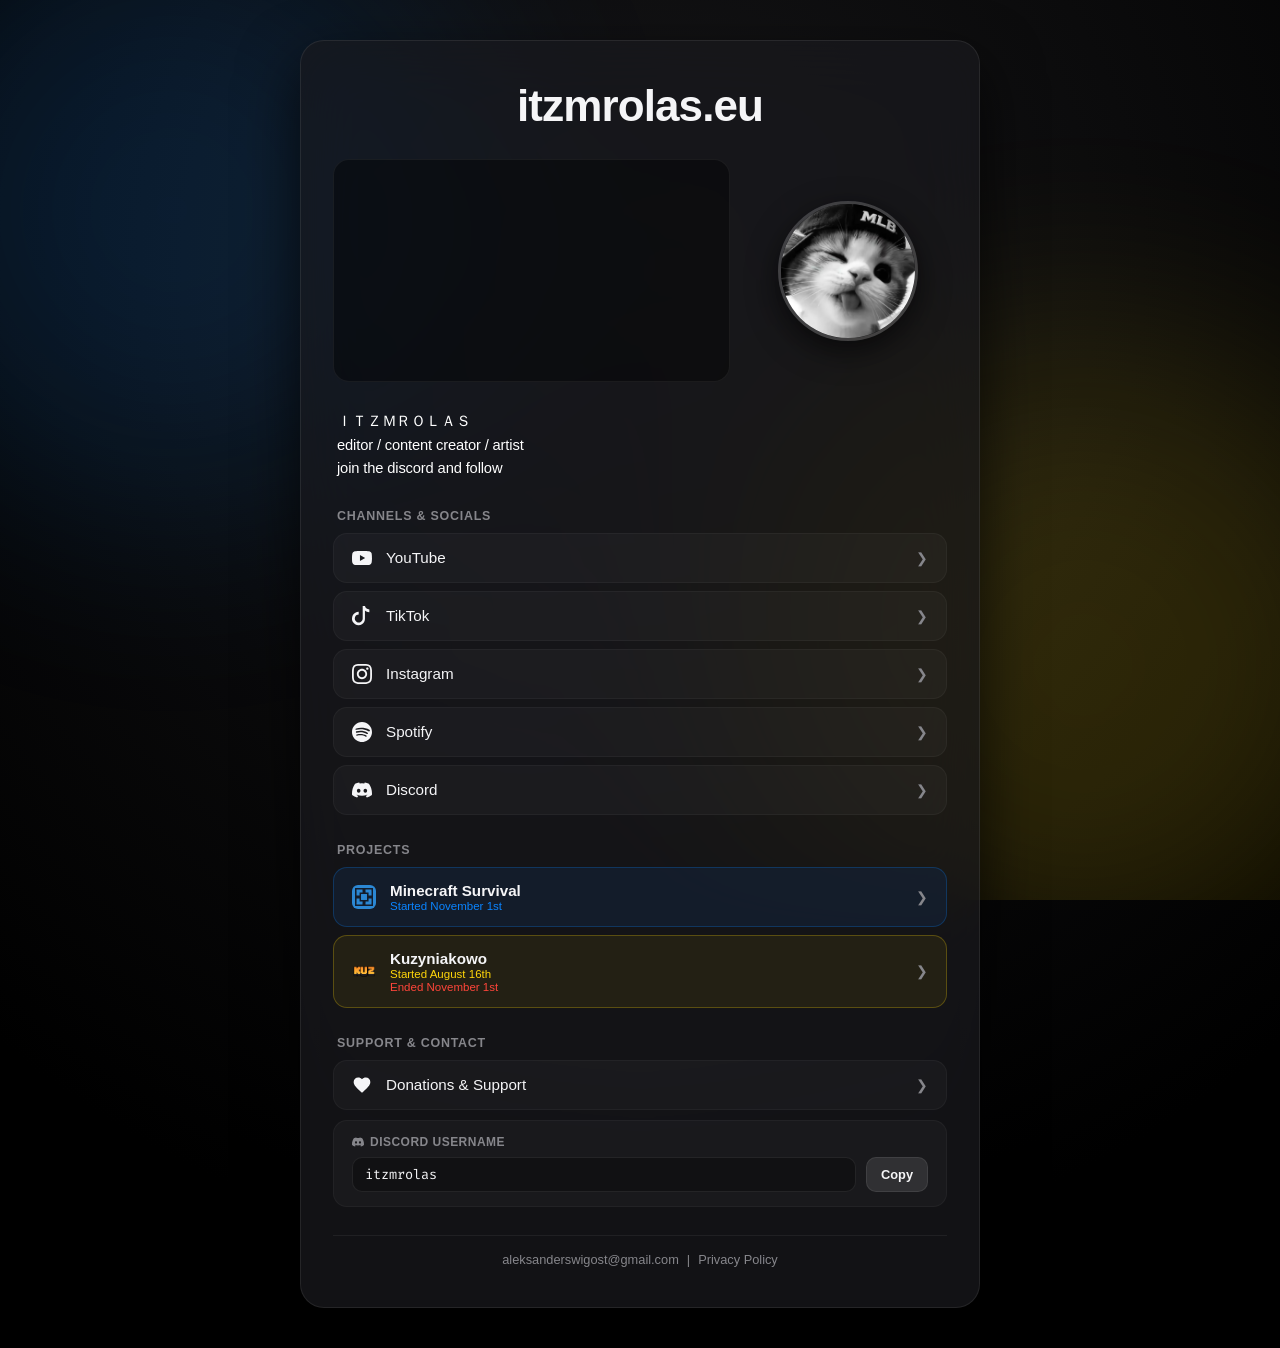
==== commit 8b935ed6: "Update index.html" ====
--- a/index.html
+++ b/index.html
@@ -508,9 +508,11 @@
     </div>
 
     <!-- Natural Description Section -->
-    <div class="profile-description">
-        <p>Im itzmrolas, an editor and content creator. Join the discord for video pings and updates, also make sure to leave a follow on my socials :0</p>
-    </div>
+<div class="profile-description">
+    ＩＴＺＭＲＯＬＡＳ<br>
+    editor / content creator / artist<br>
+    join the discord and follow
+</div>
 
     <!-- Official Links Section -->
     <div class="section-block">
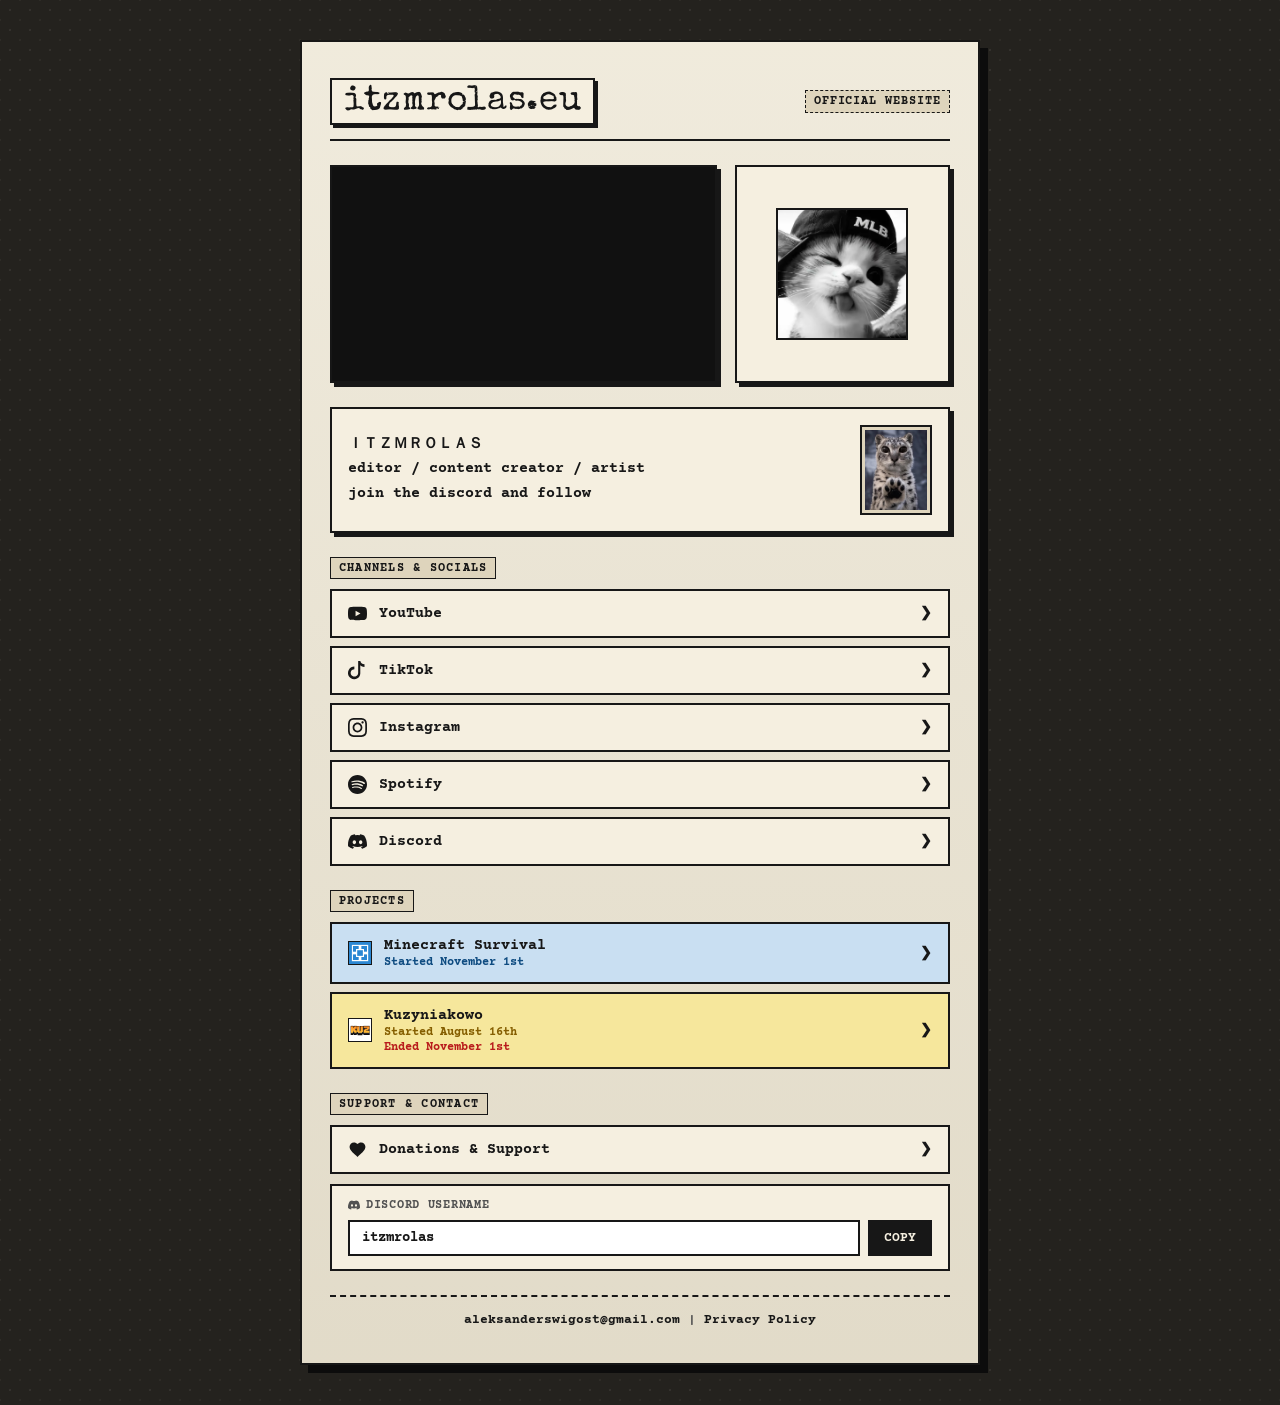
==== commit 4f70bd88: "Update index.html" ====
--- a/index.html
+++ b/index.html
@@ -8,141 +8,116 @@
 <!-- Website Icon (Favicon) -->
 <link rel="icon" type="image/png" href="favicon.png">
 
-<!-- Apple System Fonts -->
+<!-- Fonts -->
 <link rel="preconnect" href="https://fonts.googleapis.com">
 <link rel="preconnect" href="https://fonts.gstatic.com" crossorigin>
-<link href="https://fonts.googleapis.com/css2?family=Fira+Code:wght@400;500&display=swap" rel="stylesheet">
+<link href="https://fonts.googleapis.com/css2?family=Courier+Prime:ital,wght@0,400;0,700;1,400&family=Special+Elite&display=swap" rel="stylesheet">
 
 <style>
 :root {
-    --bg-dark: #000000;
-    --bg-gradient: radial-gradient(circle at 50% 20%, #161618 0%, #000000 80%);
-    --text-primary: #f5f5f7;
-    --text-secondary: #86868b;
-    --sheet-bg: rgba(24, 24, 28, 0.75);
-    --sheet-border: rgba(255, 255, 255, 0.08);
-    --row-bg: rgba(255, 255, 255, 0.03);
-    --row-hover: rgba(255, 255, 255, 0.07);
-    --accent-blue: #0a84ff;
-    
-    /* Dark Mode Yellow Theme for Kuzyniakowo */
-    --yellow-card-bg: rgba(45, 40, 20, 0.65);
-    --yellow-card-hover: rgba(60, 52, 24, 0.85);
-    --yellow-border: rgba(255, 214, 10, 0.25);
-    --yellow-accent: #ffd60a;
-
-    /* Dark Mode Blue Theme for Aternos */
-    --blue-card-bg: rgba(20, 35, 55, 0.65);
-    --blue-card-hover: rgba(28, 48, 75, 0.85);
-    --blue-border: rgba(10, 132, 255, 0.25);
-    --blue-accent: #0a84ff;
+    --paper-bg: #ebe4d1;
+    --paper-card: #f5efe0;
+    --paper-dark: #ded4bc;
+    --ink: #171717;
+    --ink-muted: #525252;
+    --border-ink: #171717;
+
+    /* Zine-tinted Project Accents */
+    --yellow-card-bg: #f6e79c;
+    --yellow-card-hover: #f0dc78;
+    --yellow-accent: #855e00;
+
+    --blue-card-bg: #c9dff2;
+    --blue-card-hover: #b2d1ec;
+    --blue-accent: #0f4c81;
 }
 
 * {
     margin: 0;
     padding: 0;
     box-sizing: border-box;
-    -webkit-font-smoothing: antialiased;
+    border-radius: 0 !important;
 }
 
 body {
     min-height: 100vh;
     overflow-x: hidden;
     overflow-y: auto;
-    background: var(--bg-dark);
-    background-image: var(--bg-gradient);
-    font-family: -apple-system, BlinkMacSystemFont, "SF Pro Display", "SF Pro Text", "Helvetica Neue", sans-serif;
-    color: var(--text-primary);
-    user-select: none;
+    background-color: #24221e;
+    background-image:
+        radial-gradient(rgba(235, 228, 209, 0.08) 1px, transparent 0),
+        radial-gradient(rgba(235, 228, 209, 0.05) 1px, transparent 0);
+    background-size: 20px 20px;
+    background-position: 0 0, 10px 10px;
+    font-family: 'Courier Prime', monospace;
+    color: var(--ink);
     display: flex;
     justify-content: center;
     padding: 40px 16px;
 }
 
-/* Subtle Ambient Background Mesh */
-.ambient-bg {
-    position: fixed;
-    top: 0;
-    left: 0;
-    width: 100%;
-    height: 100%;
-    z-index: 0;
-    pointer-events: none;
-    overflow: hidden;
-}
-
-.blob {
-    position: absolute;
-    border-radius: 50%;
-    filter: blur(120px);
-    opacity: 0.15;
-}
-
-.blob-1 {
-    top: -10%;
-    left: -10%;
-    width: 600px;
-    height: 600px;
-    background: #0a84ff;
-}
-
-.blob-2 {
-    bottom: -10%;
-    right: -10%;
-    width: 650px;
-    height: 650px;
-    background: #ffd60a;
-}
-
-/* Unified Single Page Sheet Container */
+/* Zine Page Sheet */
 .blog-sheet {
     position: relative;
-    z-index: 2;
     width: 100%;
     max-width: 680px;
-    background: var(--sheet-bg);
-    border: 1px solid var(--sheet-border);
-    border-radius: 24px;
-    padding: 40px 32px;
-    backdrop-filter: blur(30px) saturate(180%);
-    -webkit-backdrop-filter: blur(30px) saturate(180%);
-    box-shadow: 0 24px 60px rgba(0, 0, 0, 0.7);
+    background-color: var(--paper-bg);
+    background-image: linear-gradient(180deg, rgba(255,255,255,0.25) 0%, rgba(0,0,0,0.04) 100%);
+    border: 2px solid var(--border-ink);
+    box-shadow: 8px 8px 0px #0c0c0c;
+    padding: 36px 28px;
     display: flex;
     flex-direction: column;
-    gap: 28px;
-    text-align: center;
-}
-
-/* Header Section */
+    gap: 24px;
+}
+
+/* Header */
 .profile-header {
     display: flex;
-    flex-direction: column;
-    align-items: center;
+    align-items: center;
+    justify-content: space-between;
+    gap: 12px;
+    border-bottom: 2px solid var(--border-ink);
+    padding-bottom: 14px;
 }
 
 .profile-title {
-    font-size: 2.75rem;
-    font-weight: 700;
-    letter-spacing: -0.02em;
-    color: var(--text-primary);
-}
-
-/* Blog Hero Section (Video Left, Scaled-Up PFP Right) */
+    font-family: 'Special Elite', 'Courier Prime', monospace;
+    font-size: 2.2rem;
+    font-weight: 400;
+    letter-spacing: 0.02em;
+    color: var(--ink);
+    background: var(--paper-card);
+    border: 2px solid var(--border-ink);
+    padding: 4px 12px;
+    box-shadow: 3px 3px 0px var(--border-ink);
+}
+
+.zine-tag {
+    font-size: 0.75rem;
+    font-weight: 700;
+    text-transform: uppercase;
+    letter-spacing: 0.08em;
+    border: 1px dashed var(--border-ink);
+    padding: 4px 8px;
+    background: var(--paper-dark);
+}
+
+/* Hero Section (Video Left, PFP Right) */
 .blog-hero {
     display: flex;
-    gap: 20px;
+    gap: 18px;
     width: 100%;
-    align-items: center;
+    align-items: stretch;
 }
 
 .video-container {
     flex: 2;
-    border-radius: 16px;
-    overflow: hidden;
-    background: rgba(0, 0, 0, 0.4);
+    background: #111111;
     aspect-ratio: 16/9;
     display: flex;
-    border: 1px solid rgba(255, 255, 255, 0.06);
+    border: 2px solid var(--border-ink);
+    box-shadow: 4px 4px 0px var(--border-ink);
 }
 
 .video-container iframe {
@@ -156,37 +131,53 @@
     display: flex;
     align-items: center;
     justify-content: center;
+    background: var(--paper-card);
+    border: 2px solid var(--border-ink);
+    box-shadow: 4px 4px 0px var(--border-ink);
+    padding: 10px;
 }
 
 .profile-pfp {
-    width: 140px;
-    height: 140px;
-    border-radius: 50%;
+    width: 132px;
+    height: 132px;
     object-fit: cover;
-    border: 3px solid rgba(255, 255, 255, 0.18);
-    box-shadow: 0 10px 30px rgba(0, 0, 0, 0.6);
-    transition: transform 0.3s ease;
-}
-
-.profile-pfp:hover {
-    transform: scale(1.03);
-}
-
-/* Description Section */
+    border: 2px solid var(--border-ink);
+}
+
+/* Description / Scrapbook Bio */
+.description-row {
+    display: flex;
+    align-items: center;
+    justify-content: space-between;
+    gap: 16px;
+    padding: 16px;
+    background: var(--paper-card);
+    border: 2px solid var(--border-ink);
+    box-shadow: 4px 4px 0px var(--border-ink);
+}
+
 .profile-description {
     font-size: 0.92rem;
-    color: #ffffff;
-    font-weight: 400;
-    line-height: 1.6;
-    letter-spacing: -0.01em;
+    color: var(--ink);
+    font-weight: 700;
+    line-height: 1.65;
     text-align: left;
     display: flex;
     flex-direction: column;
-    gap: 12px;
-    padding: 0 4px;
-}
-
-/* Section Headings inside the sheet */
+    gap: 6px;
+}
+
+.mei-square {
+    width: 72px;
+    height: 90px;
+    object-fit: cover;
+    flex-shrink: 0;
+    border: 2px solid var(--border-ink);
+    background: var(--paper-dark);
+    padding: 3px;
+}
+
+/* Sections */
 .section-block {
     display: flex;
     flex-direction: column;
@@ -196,14 +187,18 @@
 
 .section-label {
     font-size: 0.78rem;
-    font-weight: 600;
+    font-weight: 700;
     text-transform: uppercase;
-    letter-spacing: 0.06em;
-    color: var(--text-secondary);
-    padding-left: 4px;
-}
-
-/* Unified Rows for Links & Inputs */
+    letter-spacing: 0.1em;
+    color: var(--ink);
+    background: var(--paper-dark);
+    border: 1px solid var(--border-ink);
+    display: inline-block;
+    width: fit-content;
+    padding: 3px 8px;
+}
+
+/* Link Rows */
 .rows-group {
     display: flex;
     flex-direction: column;
@@ -214,63 +209,59 @@
     display: flex;
     align-items: center;
     justify-content: space-between;
-    padding: 14px 18px;
-    border-radius: 14px;
-    background: var(--row-bg);
-    border: 1px solid rgba(255, 255, 255, 0.04);
+    padding: 13px 16px;
+    background: var(--paper-card);
+    border: 2px solid var(--border-ink);
     text-decoration: none;
-    color: var(--text-primary);
-    font-weight: 500;
+    color: var(--ink);
+    font-weight: 700;
     font-size: 0.95rem;
-    transition: all 0.2s ease;
+    transition: transform 0.12s ease, background 0.12s ease, box-shadow 0.12s ease;
 }
 
 .row-left {
     display: flex;
     align-items: center;
-    gap: 14px;
+    gap: 12px;
 }
 
 .row-item svg {
-    width: 20px;
-    height: 20px;
+    width: 19px;
+    height: 19px;
     fill: currentColor;
-    color: var(--text-primary);
+    color: var(--ink);
 }
 
 .row-item:hover {
-    background: var(--row-hover);
-    border-color: rgba(255, 255, 255, 0.12);
-    transform: translateX(2px);
+    background: #fffdf7;
+    transform: translate(-2px, -2px);
+    box-shadow: 4px 4px 0px var(--border-ink);
 }
 
 .row-arrow {
-    font-size: 0.85rem;
-    color: var(--text-secondary);
-    transition: transform 0.2s ease;
-}
-
-.row-item:hover .row-arrow {
-    transform: translateX(3px);
-    color: var(--text-primary);
-}
-
-/* Special Yellow Styling for Kuzyniakowo Project Row */
+    font-size: 0.9rem;
+    font-weight: 700;
+    color: var(--ink);
+}
+
+/* Project Rows */
 .project-row {
     background: var(--yellow-card-bg);
-    border: 1px solid var(--yellow-border);
+    border: 2px solid var(--border-ink);
 }
 
 .project-row:hover {
     background: var(--yellow-card-hover);
-    border-color: rgba(255, 214, 10, 0.4);
+    transform: translate(-2px, -2px);
+    box-shadow: 4px 4px 0px var(--border-ink);
 }
 
 .project-icon {
     width: 24px;
     height: 24px;
     object-fit: contain;
-    border-radius: 6px;
+    border: 1px solid var(--border-ink);
+    background: #ffffff;
 }
 
 .project-info {
@@ -280,57 +271,59 @@
 
 .project-title {
     font-size: 0.95rem;
-    color: var(--text-primary);
-    font-weight: 600;
+    color: var(--ink);
+    font-weight: 700;
 }
 
 .project-date {
-    font-size: 0.72rem;
+    font-size: 0.74rem;
     color: var(--yellow-accent);
-    font-weight: 500;
-    margin-top: 1px;
-}
-
-/* Special Blue Styling for Aternos Project Row */
+    font-weight: 700;
+    margin-top: 2px;
+}
+
 .aternos-row {
     background: var(--blue-card-bg);
-    border: 1px solid var(--blue-border);
+    border: 2px solid var(--border-ink);
 }
 
 .aternos-row:hover {
     background: var(--blue-card-hover);
-    border-color: rgba(10, 132, 255, 0.4);
+    transform: translate(-2px, -2px);
+    box-shadow: 4px 4px 0px var(--border-ink);
 }
 
 .aternos-date {
-    font-size: 0.72rem;
+    font-size: 0.74rem;
     color: var(--blue-accent);
-    font-weight: 500;
-    margin-top: 1px;
-}
-
-/* Collapsible Donations Section inside Sheet */
+    font-weight: 700;
+    margin-top: 2px;
+}
+
+/* Donations Accordion */
 .donations-accordion {
-    border-radius: 14px;
-    background: var(--row-bg);
-    border: 1px solid rgba(255, 255, 255, 0.04);
+    background: var(--paper-card);
+    border: 2px solid var(--border-ink);
     overflow: hidden;
-    transition: all 0.2s ease;
 }
 
 .donations-toggle {
     display: flex;
     align-items: center;
     justify-content: space-between;
-    padding: 14px 18px;
+    padding: 13px 16px;
     cursor: pointer;
-    font-weight: 500;
+    font-weight: 700;
     font-size: 0.95rem;
-    color: var(--text-primary);
+    color: var(--ink);
 }
 
 .donations-toggle:hover {
-    background: var(--row-hover);
+    background: var(--paper-dark);
+}
+
+.donations-accordion.active .donations-toggle {
+    border-bottom: 2px dashed var(--border-ink);
 }
 
 .donations-accordion.active .donations-toggle .row-arrow {
@@ -340,54 +333,51 @@
 .donations-body {
     max-height: 0;
     overflow: hidden;
-    transition: max-height 0.3s ease-in-out, padding 0.3s ease-in-out;
-    padding: 0 18px;
+    transition: max-height 0.25s ease-in-out, padding 0.25s ease-in-out;
+    padding: 0 16px;
     display: flex;
     flex-direction: column;
-    gap: 10px;
+    gap: 12px;
 }
 
 .donations-accordion.active .donations-body {
-    max-height: 250px;
-    padding: 0 18px 16px 18px;
+    max-height: 260px;
+    padding: 14px 16px 16px 16px;
 }
 
 .nested-donation-link {
     display: flex;
     align-items: center;
     justify-content: space-between;
-    padding: 12px 14px;
-    border-radius: 10px;
-    background: rgba(0, 0, 0, 0.25);
-    border: 1px solid rgba(255, 255, 255, 0.05);
+    padding: 11px 14px;
+    background: var(--paper-bg);
+    border: 1px solid var(--border-ink);
     text-decoration: none;
-    color: var(--text-primary);
+    color: var(--ink);
     font-size: 0.9rem;
-    font-weight: 500;
-    transition: color 0.2s ease;
+    font-weight: 700;
 }
 
 .nested-donation-link:hover {
-    color: var(--accent-blue);
-}
-
-/* Input / Copy Row Container */
+    background: #fffdf7;
+}
+
+/* Copy Boxes */
 .input-row-box {
     display: flex;
     flex-direction: column;
     gap: 8px;
-    padding: 14px 18px;
-    border-radius: 14px;
-    background: var(--row-bg);
-    border: 1px solid rgba(255, 255, 255, 0.04);
+    padding: 13px 16px;
+    background: var(--paper-card);
+    border: 2px solid var(--border-ink);
 }
 
 .input-label-row {
-    font-size: 0.75rem;
-    font-weight: 600;
+    font-size: 0.74rem;
+    font-weight: 700;
     text-transform: uppercase;
-    letter-spacing: 0.04em;
-    color: var(--text-secondary);
+    letter-spacing: 0.06em;
+    color: var(--ink-muted);
     display: flex;
     align-items: center;
     gap: 6px;
@@ -395,62 +385,63 @@
 
 .input-group {
     display: flex;
-    gap: 10px;
+    gap: 8px;
 }
 
 .custom-input {
     flex: 1;
-    background: rgba(0, 0, 0, 0.3);
-    border: 1px solid rgba(255, 255, 255, 0.08);
-    border-radius: 10px;
+    background: #ffffff;
+    border: 2px solid var(--border-ink);
     padding: 8px 12px;
-    color: var(--text-primary);
-    font-family: 'Fira Code', monospace;
+    color: var(--ink);
+    font-family: 'Courier Prime', monospace;
     font-size: 0.85rem;
+    font-weight: 700;
     outline: none;
 }
 
 .copy-btn {
-    background: rgba(255, 255, 255, 0.1);
-    border: 1px solid rgba(255, 255, 255, 0.08);
-    border-radius: 10px;
-    color: var(--text-primary);
+    background: var(--ink);
+    border: 2px solid var(--border-ink);
+    color: var(--paper-card);
     padding: 0 14px;
-    font-weight: 600;
+    font-family: 'Courier Prime', monospace;
+    font-weight: 700;
     font-size: 0.8rem;
+    text-transform: uppercase;
     cursor: pointer;
-    transition: all 0.2s ease;
     white-space: nowrap;
 }
 
 .copy-btn:hover {
-    background: rgba(255, 255, 255, 0.2);
+    background: #333333;
 }
 
 .copy-btn:active {
-    transform: scale(0.96);
-}
-
-/* Footer Section inside Sheet */
+    transform: translate(1px, 1px);
+}
+
+/* Footer */
 .site-footer {
-    border-top: 1px solid rgba(255, 255, 255, 0.06);
+    border-top: 2px dashed var(--border-ink);
     padding-top: 16px;
     font-size: 0.8rem;
-    color: var(--text-secondary);
+    font-weight: 700;
+    color: var(--ink-muted);
     display: flex;
     gap: 8px;
     align-items: center;
     justify-content: center;
+    flex-wrap: wrap;
 }
 
 .site-footer a {
-    color: var(--text-secondary);
+    color: var(--ink);
     text-decoration: none;
-    transition: color 0.2s ease;
 }
 
 .site-footer a:hover {
-    color: var(--text-primary);
+    text-decoration: underline;
 }
 
 /* Mobile Responsive */
@@ -459,15 +450,19 @@
         padding: 16px 8px;
     }
     .blog-sheet {
-        padding: 24px 16px;
-        border-radius: 18px;
+        padding: 22px 16px;
+        box-shadow: 5px 5px 0px #0c0c0c;
+    }
+    .profile-header {
+        flex-direction: column;
+        align-items: flex-start;
     }
     .profile-title {
-        font-size: 2.2rem;
+        font-size: 1.7rem;
     }
     .blog-hero {
         flex-direction: column;
-        gap: 16px;
+        gap: 14px;
     }
     .video-container {
         width: 100%;
@@ -483,21 +478,15 @@
 
 <body>
 
-<!-- Dark Ambient Blobs -->
-<div class="ambient-bg">
-    <div class="blob blob-1"></div>
-    <div class="blob blob-2"></div>
-</div>
-
-<!-- Unified Single Page Sheet Container -->
 <div class="blog-sheet">
-    
+
     <!-- Header -->
     <div class="profile-header">
         <h1 class="profile-title">itzmrolas.eu</h1>
+        <span class="zine-tag">OFFICIAL WEBSITE</span>
     </div>
 
-    <!-- Blog Hero Section (Video Left, Scaled Up PFP Right) -->
+    <!-- Hero Section -->
     <div class="blog-hero">
         <div class="video-container">
             <iframe src="https://www.youtube.com/embed/JpvDhbqkyAY" title="Featured Video" allow="accelerometer; autoplay; clipboard-write; encrypted-media; gyroscope; picture-in-picture" allowfullscreen></iframe>
@@ -507,18 +496,20 @@
         </div>
     </div>
 
-    <!-- Natural Description Section -->
-<div class="profile-description">
-    ＩＴＺＭＲＯＬＡＳ<br>
-    editor / content creator / artist<br>
-    join the discord and follow
-</div>
+    <!-- Description Section -->
+    <div class="description-row">
+        <div class="profile-description">
+            ＩＴＺＭＲＯＬＡＳ<br>
+            editor / content creator / artist<br>
+            join the discord and follow
+        </div>
+        <img src="mei.png" alt="mei" class="mei-square">
+    </div>
 
     <!-- Official Links Section -->
     <div class="section-block">
         <div class="section-label">Channels & Socials</div>
         <div class="rows-group">
-            <!-- YouTube -->
             <a class="row-item" href="https://www.youtube.com/@itzmrolas" target="_blank" rel="noopener noreferrer">
                 <div class="row-left">
                     <svg viewBox="0 0 24 24"><path d="M23.498 6.186a3.016 3.016 0 0 0-2.122-2.136C19.505 3.545 12 3.545 12 3.545s-7.505 0-9.377.505A3.017 3.017 0 0 0 .502 6.186C0 8.07 0 12 0 12s0 3.93.502 5.814a3.016 3.016 0 0 0 2.122 2.136c1.871.505 9.376.505 9.376.505s7.505 0 9.377-.505a3.015 3.015 0 0 0 2.122-2.136C24 15.93 24 12 24 12s0-3.93-.502-5.814zM9.545 15.568V8.432L15.818 12l-6.273 3.568z"/></svg>
@@ -527,7 +518,6 @@
                 <span class="row-arrow">&#x276F;</span>
             </a>
 
-            <!-- TikTok -->
             <a class="row-item" href="https://www.tiktok.com/@itzmrolas" target="_blank" rel="noopener noreferrer">
                 <div class="row-left">
                     <svg viewBox="0 0 24 24"><path d="M12.525 0h3.08c.12 1.05.65 2.08 1.48 2.82 1.01.9 2.37 1.39 3.76 1.39v3.23a8.1 8.1 0 0 1-3.69-.88c-.6-.32-1.15-.74-1.63-1.23v10.15c0 1.29-.33 2.56-.96 3.68a7.88 7.88 0 0 1-2.61 2.76A7.95 7.95 0 0 1 7.8 23a7.96 7.96 0 0 1-4.04-1.07 7.92 7.92 0 0 1-2.88-2.89A7.9 7.9 0 0 1 0 14.99c0-1.42.37-2.82 1.08-4.05a7.89 7.89 0 0 1 2.91-2.89A7.96 7.96 0 0 1 8.04 7v3.28a4.67 4.67 0 0 0-2.37.64 4.66 4.66 0 0 0-1.7 1.7 4.68 4.68 0 0 0-.62 2.37c0 .84.22 1.66.64 2.38.42.72 1.01 1.3 1.73 1.71a4.7 4.7 0 0 0 2.39.63c.84 0 1.66-.22 2.38-.64a4.67 4.67 0 0 0 1.71-1.72c.42-.72.63-1.54.63-2.38V0z"/></svg>
@@ -536,7 +526,6 @@
                 <span class="row-arrow">&#x276F;</span>
             </a>
 
-            <!-- Instagram -->
             <a class="row-item" href="https://www.instagram.com/itzmrolas" target="_blank" rel="noopener noreferrer">
                 <div class="row-left">
                     <svg viewBox="0 0 24 24"><path d="M12 2.163c3.204 0 3.584.012 4.85.07 3.252.148 4.771 1.691 4.919 4.919.058 1.265.069 1.645.069 4.849 0 3.205-.012 3.584-.069 4.849-.149 3.225-1.664 4.771-4.919 4.919-1.266.058-1.644.07-4.85.07-3.204 0-3.584-.012-4.849-.07-3.26-.149-4.771-1.699-4.919-4.92-.058-1.265-.07-1.644-.07-4.849 0-3.204.013-3.583.07-4.849.149-3.227 1.664-4.771 4.919-4.919 1.266-.057 1.645-.069 4.849-.069zm0-2.163c-3.259 0-3.667.014-4.947.072-4.358.2-6.78 2.618-6.98 6.98-.059 1.281-.073 1.689-.073 4.948 0 3.259.014 3.668.072 4.948.2 4.358 2.618 6.78 6.98 6.98 1.281.058 1.689.072 4.948.072 3.259 0 3.668-.014 4.948-.072 4.354-.2 6.782-2.618 6.979-6.98.059-1.28.073-1.689.073-4.948 0-3.259-.014-3.667-.072-4.947-.196-4.354-2.617-6.78-6.979-6.98-1.281-.059-1.69-.073-4.949-.073zm0 5.838c-3.403 0-6.162 2.759-6.162 6.162s2.759 6.163 6.162 6.163 6.162-2.759 6.162-6.163c0-3.403-2.759-6.162-6.162-6.162zm0 10.162c-2.209 0-4-1.79-4-4 0-2.209 1.791-4 4-4s4 1.791 4 4c0 2.21-1.791 4-4 4zm6.406-11.845c-.796 0-1.441.645-1.441 1.44s.645 1.44 1.441 1.44c.795 0 1.439-.645 1.439-1.44s-.644-1.44-1.439-1.44z"/></svg>
@@ -545,7 +534,6 @@
                 <span class="row-arrow">&#x276F;</span>
             </a>
 
-            <!-- Spotify -->
             <a class="row-item" href="https://open.spotify.com/user/31lk4chceqkrc6xcaa2kurtlyfbm" target="_blank" rel="noopener noreferrer">
                 <div class="row-left">
                     <svg viewBox="0 0 24 24"><path d="M12 0C5.376 0 0 5.376 0 12s5.376 12 12 12 12-5.376 12-12S18.624 0 12 0zm5.521 17.34c-.24.359-.66.48-1.021.24-2.82-1.74-6.36-2.101-10.561-1.141-.418.122-.779-.179-.899-.539-.12-.421.18-.78.54-.899 4.56-1.021 8.52-.6 11.64 1.32.42.18.479.659.301 1.02zm1.48-3.3c-.301.42-.841.6-1.262.3-3.239-1.98-8.159-2.58-11.939-1.38-.479.12-1.02-.12-1.14-.6-.12-.48.12-1.021.6-1.141 C9.6 9.9 15 10.561 18.72 12.84c.361.181.54.78.301 1.2zm.12-3.36C15.24 8.4 8.82 8.16 5.16 9.301c-.6.18-.1.2-1.02-.36-.18-.6.36-1.021 1.02-1.2 4.2-1.26 11.28-1.02 15.721 1.621.539.3.719 1.02.419 1.56-.299.421-1.02.599-1.559.3z"/></svg>
@@ -554,7 +542,6 @@
                 <span class="row-arrow">&#x276F;</span>
             </a>
 
-            <!-- Discord Link -->
             <a class="row-item" href="https://discord.gg/6nPEVJkJmH" target="_blank" rel="noopener noreferrer">
                 <div class="row-left">
                     <svg viewBox="0 0 24 24"><path d="M20.317 4.37a19.791 19.791 0 0 0-4.885-1.515.074.074 0 0 0-.079.037c-.21.375-.444.864-.608 1.25a18.27 18.27 0 0 0-5.487 0 12.64 12.64 0 0 0-.617-1.25.077.077 0 0 0-.079-.037A19.736 19.736 0 0 0 3.677 4.37a.07.07 0 0 0-.032.027C.533 9.046-.32 13.58.099 18.057a.082.082 0 0 0 .031.057 19.9 19.9 0 0 0 5.993 3.03.078.078 0 0 0 .084-.028c.462-.63.874-1.295 1.226-1.994a.076.076 0 0 0-.041-.106 13.107 13.107 0 0 1-1.872-.892.077.077 0 0 1-.008-.128 10.2 10.2 0 0 0 .372-.292.074.074 0 0 1 .077-.01c3.928 1.793 8.18 1.793 12.061 0a.074.074 0 0 1 .078.01c.12.098.246.198.373.292a.077.077 0 0 1-.006.127 12.299 12.299 0 0 1-1.873.892.077.077 0 0 0-.041.107c.36.698.772 1.362 1.225 1.993a.076.076 0 0 0 .084.028 19.839 19.839 0 0 0 6.002-3.03.077.077 0 0 0 .032-.054c.5-5.177-.838-9.674-3.549-13.66a.061.061 0 0 0-.031-.028zM8.02 15.33c-1.183 0-2.157-1.085-2.157-2.419 0-1.333.956-2.419 2.157-2.419 1.21 0 2.176 1.096 2.157 2.42 0 1.333-.956 2.418-2.157 2.418zm7.975 0c-1.183 0-2.157-1.085-2.157-2.419 0-1.333.955-2.419 2.157-2.419 1.21 0 2.176 1.096 2.157 2.42 0 1.333-.946 2.418-2.157 2.418z"/></svg>
@@ -585,7 +572,7 @@
                     <div class="project-info">
                         <span class="project-title">Kuzyniakowo</span>
                         <span class="project-date">Started August 16th</span>
-                        <span class="project-ended" style="font-size: 0.72rem; color: #ff453a; font-weight: 500; margin-top: 1px;">Ended November 1st</span>
+                        <span class="project-ended" style="font-size: 0.74rem; color: #b91c1c; font-weight: 700; margin-top: 2px;">Ended November 1st</span>
                     </div>
                 </div>
                 <span class="row-arrow">&#x276F;</span>
@@ -596,12 +583,11 @@
     <!-- Support & Contact Info Section -->
     <div class="section-block">
         <div class="section-label">Support & Contact</div>
-        
-        <!-- Collapsible Donations Section -->
+
         <div class="donations-accordion" id="donationsAccordion">
             <div class="donations-toggle" id="donationsToggle">
                 <div class="row-left">
-                    <svg style="width:20px;height:20px;fill:currentColor;" viewBox="0 0 24 24"><path d="M12 21.35l-1.45-1.32C5.4 15.36 2 12.28 2 8.5 2 5.42 4.42 3 7.5 3c1.74 0 3.41.81 4.5 2.09C13.09 3.81 14.76 3 16.5 3 19.58 3 22 5.42 22 8.5c0 3.78-3.4 6.86-8.55 11.54L12 21.35z"/></svg>
+                    <svg style="width:19px;height:19px;fill:currentColor;" viewBox="0 0 24 24"><path d="M12 21.35l-1.45-1.32C5.4 15.36 2 12.28 2 8.5 2 5.42 4.42 3 7.5 3c1.74 0 3.41.81 4.5 2.09C13.09 3.81 14.76 3 16.5 3 19.58 3 22 5.42 22 8.5c0 3.78-3.4 6.86-8.55 11.54L12 21.35z"/></svg>
                     <span>Donations & Support</span>
                 </div>
                 <span class="row-arrow">&#x276F;</span>
@@ -614,7 +600,7 @@
                     </div>
                     <span class="row-arrow">&#x276F;</span>
                 </a>
-                
+
                 <div style="display:flex; flex-direction:column; gap:6px;">
                     <div class="input-label-row">
                         <svg style="width:12px;height:12px;fill:currentColor;" viewBox="0 0 24 24"><path d="M4 10h2v7H4zm6 0h2v7h-2zm6 0h2v7h-2zM2 22h20v-3H2v3zm10-20L2 6v2h20V6l-10-4z"/></svg>
@@ -628,7 +614,6 @@
             </div>
         </div>
 
-        <!-- Discord Username Copy Row -->
         <div class="input-row-box">
             <div class="input-label-row">
                 <svg style="width:12px;height:12px;fill:currentColor;" viewBox="0 0 24 24"><path d="M20.317 4.37a19.791 19.791 0 0 0-4.885-1.515.074.074 0 0 0-.079.037c-.21.375-.444.864-.608 1.25a18.27 18.27 0 0 0-5.487 0 12.64 12.64 0 0 0-.617-1.25.077.077 0 0 0-.079-.037A19.736 19.736 0 0 0 3.677 4.37a.07.07 0 0 0-.032.027C.533 9.046-.32 13.58.099 18.057a.082.082 0 0 0 .031.057 19.9 19.9 0 0 0 5.993 3.03.078.078 0 0 0 .084-.028c.462-.63.874-1.295 1.226-1.994a.076.076 0 0 0-.041-.106 13.107 13.107 0 0 1-1.872-.892.077.077 0 0 1-.008-.128 10.2 10.2 0 0 0 .372-.292.074.074 0 0 1 .077-.01c3.928 1.793 8.18 1.793 12.061 0a.074.074 0 0 1 .078.01c.12.098.246.198.373.292a.077.077 0 0 1-.006.127 12.299 12.299 0 0 1-1.873.892.077.077 0 0 0-.041.107c.36.698.772 1.362 1.225 1.993a.076.076 0 0 0 .084.028 19.839 19.839 0 0 0 6.002-3.03.077.077 0 0 0 .032-.054c.5-5.177-.838-9.674-3.549-13.66a.061.061 0 0 0-.031-.028zM8.02 15.33c-1.183 0-2.157-1.085-2.157-2.419 0-1.333.956-2.419 2.157-2.419 1.21 0 2.176 1.096 2.157 2.42 0 1.333-.956 2.418-2.157 2.418zm7.975 0c-1.183 0-2.157-1.085-2.157-2.419 0-1.333.955-2.419 2.157-2.419 1.21 0 2.176 1.096 2.157 2.42 0 1.333-.946 2.418-2.157 2.418z"/></svg>
@@ -651,7 +636,6 @@
 </div>
 
 <script>
-/* Donations Accordion Toggle */
 const donationsAccordion = document.getElementById("donationsAccordion");
 const donationsToggle = document.getElementById("donationsToggle");
 
@@ -659,36 +643,34 @@
     donationsAccordion.classList.toggle("active");
 });
 
-/* Copy Discord Username */
 const copyBtn = document.getElementById("copyBtn");
 const discordInput = document.getElementById("discordUsername");
 
 copyBtn.addEventListener("click", () => {
     navigator.clipboard.writeText(discordInput.value).then(() => {
         copyBtn.innerText = "Copied";
-        copyBtn.style.background = "#30d158";
-        copyBtn.style.color = "#000000";
+        copyBtn.style.background = "#15803d";
+        copyBtn.style.color = "#ffffff";
         setTimeout(() => {
             copyBtn.innerText = "Copy";
-            copyBtn.style.background = "rgba(255, 255, 255, 0.1)";
-            copyBtn.style.color = "var(--text-primary)";
+            copyBtn.style.background = "#171717";
+            copyBtn.style.color = "#f5efe0";
         }, 2000);
     });
 });
 
-/* Copy Bank Account */
 const copyBankBtn = document.getElementById("copyBankBtn");
 const bankInput = document.getElementById("bankAccount");
 
 copyBankBtn.addEventListener("click", () => {
     navigator.clipboard.writeText(bankInput.value).then(() => {
         copyBankBtn.innerText = "Copied";
-        copyBankBtn.style.background = "#30d158";
-        copyBankBtn.style.color = "#000000";
+        copyBankBtn.style.background = "#15803d";
+        copyBankBtn.style.color = "#ffffff";
         setTimeout(() => {
             copyBankBtn.innerText = "Copy";
-            copyBankBtn.style.background = "rgba(255, 255, 255, 0.1)";
-            copyBankBtn.style.color = "var(--text-primary)";
+            copyBankBtn.style.background = "#171717";
+            copyBankBtn.style.color = "#f5efe0";
         }, 2000);
     });
 });
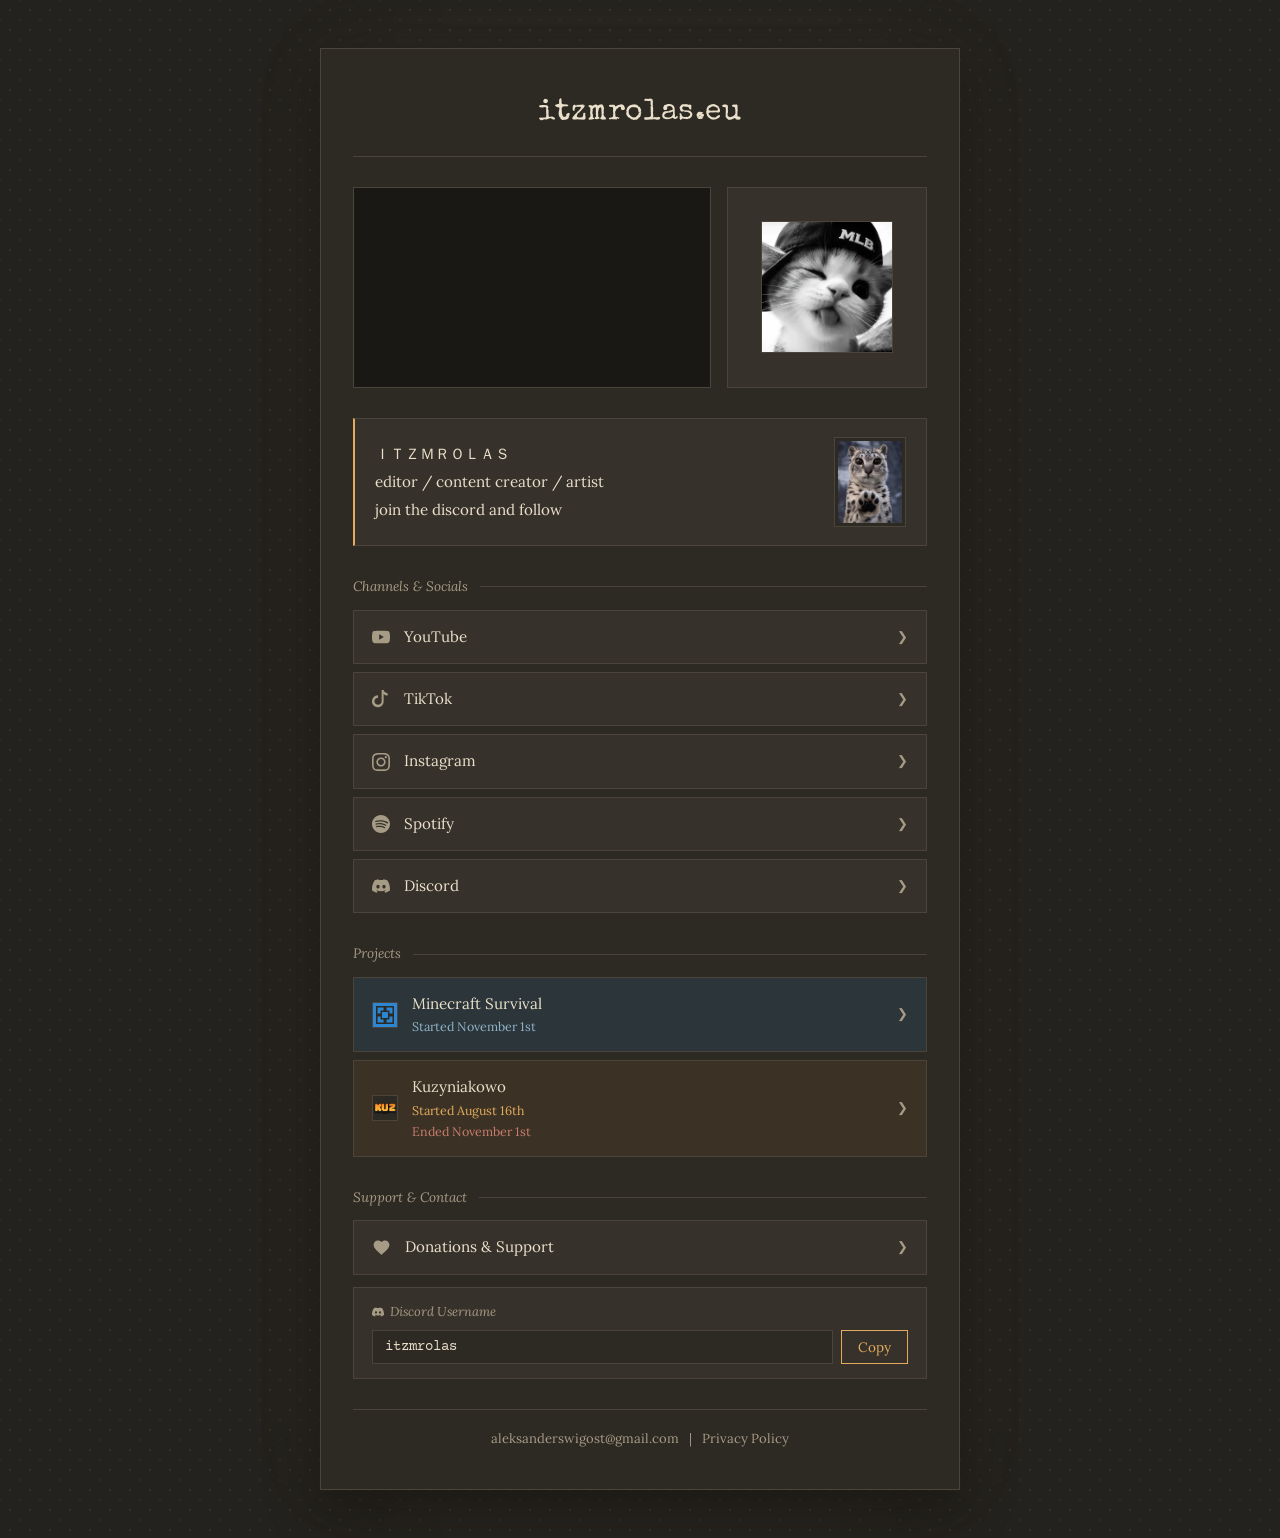
==== commit 7eefe5fc: "Update index.html" ====
--- a/index.html
+++ b/index.html
@@ -11,25 +11,21 @@
 <!-- Fonts -->
 <link rel="preconnect" href="https://fonts.googleapis.com">
 <link rel="preconnect" href="https://fonts.gstatic.com" crossorigin>
-<link href="https://fonts.googleapis.com/css2?family=Courier+Prime:ital,wght@0,400;0,700;1,400&family=Special+Elite&display=swap" rel="stylesheet">
+<link href="https://fonts.googleapis.com/css2?family=Courier+Prime:wght@400&family=Lora:ital,wght@0,400;1,400&family=Special+Elite&display=swap" rel="stylesheet">
 
 <style>
 :root {
-    --paper-bg: #ebe4d1;
-    --paper-card: #f5efe0;
-    --paper-dark: #ded4bc;
-    --ink: #171717;
-    --ink-muted: #525252;
-    --border-ink: #171717;
-
-    /* Zine-tinted Project Accents */
-    --yellow-card-bg: #f6e79c;
-    --yellow-card-hover: #f0dc78;
-    --yellow-accent: #855e00;
-
-    --blue-card-bg: #c9dff2;
-    --blue-card-hover: #b2d1ec;
-    --blue-accent: #0f4c81;
+    --sheet: #2d2923;
+    --card: #36312a;
+    --card-hover: #403a31;
+    --line: #4b443a;
+    --text: #e9dfca;
+    --muted: #a69b85;
+    --amber: #e3ab5e;
+    --amber-bg: #3b3225;
+    --blue: #8eb4c8;
+    --blue-bg: #2c353a;
+    --red: #c97c6e;
 }
 
 * {
@@ -37,6 +33,7 @@
     padding: 0;
     box-sizing: border-box;
     border-radius: 0 !important;
+    font-weight: 400 !important;
 }
 
 body {
@@ -49,75 +46,65 @@
         radial-gradient(rgba(235, 228, 209, 0.05) 1px, transparent 0);
     background-size: 20px 20px;
     background-position: 0 0, 10px 10px;
-    font-family: 'Courier Prime', monospace;
-    color: var(--ink);
+    font-family: 'Lora', Georgia, serif;
+    color: var(--text);
+    line-height: 1.6;
     display: flex;
     justify-content: center;
-    padding: 40px 16px;
-}
-
-/* Zine Page Sheet */
+    padding: 48px 16px;
+}
+
+a:focus-visible, button:focus-visible, input:focus-visible, .donations-toggle:focus-visible {
+    outline: 1px solid var(--amber);
+    outline-offset: 2px;
+}
+
 .blog-sheet {
-    position: relative;
     width: 100%;
-    max-width: 680px;
-    background-color: var(--paper-bg);
-    background-image: linear-gradient(180deg, rgba(255,255,255,0.25) 0%, rgba(0,0,0,0.04) 100%);
-    border: 2px solid var(--border-ink);
-    box-shadow: 8px 8px 0px #0c0c0c;
-    padding: 36px 28px;
+    max-width: 640px;
+    background: var(--sheet);
+    border: 1px solid var(--line);
+    box-shadow: 0 18px 48px rgba(0, 0, 0, 0.35), 0 0 80px rgba(227, 171, 94, 0.05);
+    padding: 40px 32px;
     display: flex;
     flex-direction: column;
-    gap: 24px;
-}
-
-/* Header */
+    gap: 30px;
+}
+
 .profile-header {
     display: flex;
     align-items: center;
-    justify-content: space-between;
+    justify-content: center;
     gap: 12px;
-    border-bottom: 2px solid var(--border-ink);
-    padding-bottom: 14px;
+    border-bottom: 1px solid var(--line);
+    padding-bottom: 18px;
 }
 
 .profile-title {
-    font-family: 'Special Elite', 'Courier Prime', monospace;
-    font-size: 2.2rem;
-    font-weight: 400;
+    font-family: 'Special Elite', 'Lora', serif;
+    font-size: 1.9rem;
     letter-spacing: 0.02em;
-    color: var(--ink);
-    background: var(--paper-card);
-    border: 2px solid var(--border-ink);
-    padding: 4px 12px;
-    box-shadow: 3px 3px 0px var(--border-ink);
+    color: var(--text);
 }
 
 .zine-tag {
-    font-size: 0.75rem;
-    font-weight: 700;
-    text-transform: uppercase;
-    letter-spacing: 0.08em;
-    border: 1px dashed var(--border-ink);
-    padding: 4px 8px;
-    background: var(--paper-dark);
-}
-
-/* Hero Section (Video Left, PFP Right) */
+    font-size: 0.82rem;
+    font-style: italic;
+    color: var(--amber);
+}
+
 .blog-hero {
     display: flex;
-    gap: 18px;
-    width: 100%;
+    gap: 16px;
     align-items: stretch;
 }
 
 .video-container {
     flex: 2;
-    background: #111111;
+    background: #1a1815;
     aspect-ratio: 16/9;
     display: flex;
-    border: 2px solid var(--border-ink);
-    box-shadow: 4px 4px 0px var(--border-ink);
+    border: 1px solid var(--line);
 }
 
 .video-container iframe {
@@ -131,9 +118,8 @@
     display: flex;
     align-items: center;
     justify-content: center;
-    background: var(--paper-card);
-    border: 2px solid var(--border-ink);
-    box-shadow: 4px 4px 0px var(--border-ink);
+    background: var(--card);
+    border: 1px solid var(--line);
     padding: 10px;
 }
 
@@ -141,30 +127,24 @@
     width: 132px;
     height: 132px;
     object-fit: cover;
-    border: 2px solid var(--border-ink);
-}
-
-/* Description / Scrapbook Bio */
+    border: 1px solid var(--line);
+}
+
 .description-row {
     display: flex;
     align-items: center;
     justify-content: space-between;
     gap: 16px;
-    padding: 16px;
-    background: var(--paper-card);
-    border: 2px solid var(--border-ink);
-    box-shadow: 4px 4px 0px var(--border-ink);
+    padding: 18px 20px;
+    background: var(--card);
+    border: 1px solid var(--line);
+    border-left: 2px solid var(--amber);
 }
 
 .profile-description {
-    font-size: 0.92rem;
-    color: var(--ink);
-    font-weight: 700;
-    line-height: 1.65;
-    text-align: left;
-    display: flex;
-    flex-direction: column;
-    gap: 6px;
+    font-size: 0.95rem;
+    color: var(--text);
+    line-height: 1.85;
 }
 
 .mei-square {
@@ -172,33 +152,33 @@
     height: 90px;
     object-fit: cover;
     flex-shrink: 0;
-    border: 2px solid var(--border-ink);
-    background: var(--paper-dark);
+    border: 1px solid var(--line);
+    background: var(--sheet);
     padding: 3px;
 }
 
-/* Sections */
 .section-block {
     display: flex;
     flex-direction: column;
-    gap: 10px;
-    text-align: left;
+    gap: 12px;
 }
 
 .section-label {
-    font-size: 0.78rem;
-    font-weight: 700;
-    text-transform: uppercase;
-    letter-spacing: 0.1em;
-    color: var(--ink);
-    background: var(--paper-dark);
-    border: 1px solid var(--border-ink);
-    display: inline-block;
-    width: fit-content;
-    padding: 3px 8px;
-}
-
-/* Link Rows */
+    font-size: 0.85rem;
+    font-style: italic;
+    color: var(--muted);
+    display: flex;
+    align-items: center;
+    gap: 12px;
+}
+
+.section-label::after {
+    content: "";
+    flex: 1;
+    height: 1px;
+    background: var(--line);
+}
+
 .rows-group {
     display: flex;
     flex-direction: column;
@@ -209,101 +189,97 @@
     display: flex;
     align-items: center;
     justify-content: space-between;
-    padding: 13px 16px;
-    background: var(--paper-card);
-    border: 2px solid var(--border-ink);
+    padding: 14px 18px;
+    background: var(--card);
+    border: 1px solid var(--line);
     text-decoration: none;
-    color: var(--ink);
-    font-weight: 700;
+    color: var(--text);
     font-size: 0.95rem;
-    transition: transform 0.12s ease, background 0.12s ease, box-shadow 0.12s ease;
+    transition: background 0.2s ease, border-color 0.2s ease;
 }
 
 .row-left {
     display: flex;
     align-items: center;
-    gap: 12px;
+    gap: 14px;
 }
 
 .row-item svg {
-    width: 19px;
-    height: 19px;
+    width: 18px;
+    height: 18px;
     fill: currentColor;
-    color: var(--ink);
+    color: var(--muted);
+    transition: color 0.2s ease;
 }
 
 .row-item:hover {
-    background: #fffdf7;
-    transform: translate(-2px, -2px);
-    box-shadow: 4px 4px 0px var(--border-ink);
+    background: var(--card-hover);
+    border-color: var(--amber);
+}
+
+.row-item:hover svg {
+    color: var(--amber);
 }
 
 .row-arrow {
-    font-size: 0.9rem;
-    font-weight: 700;
-    color: var(--ink);
-}
-
-/* Project Rows */
+    font-size: 0.8rem;
+    color: var(--muted);
+}
+
 .project-row {
-    background: var(--yellow-card-bg);
-    border: 2px solid var(--border-ink);
+    background: var(--amber-bg);
 }
 
 .project-row:hover {
-    background: var(--yellow-card-hover);
-    transform: translate(-2px, -2px);
-    box-shadow: 4px 4px 0px var(--border-ink);
+    background: #46392a;
+}
+
+.aternos-row {
+    background: var(--blue-bg);
+}
+
+.aternos-row:hover {
+    background: #34414a;
+    border-color: var(--blue);
 }
 
 .project-icon {
-    width: 24px;
-    height: 24px;
+    width: 26px;
+    height: 26px;
     object-fit: contain;
-    border: 1px solid var(--border-ink);
-    background: #ffffff;
+    border: 1px solid var(--line);
+    background: var(--sheet);
 }
 
 .project-info {
     display: flex;
     flex-direction: column;
+    gap: 1px;
 }
 
 .project-title {
     font-size: 0.95rem;
-    color: var(--ink);
-    font-weight: 700;
+    color: var(--text);
 }
 
 .project-date {
-    font-size: 0.74rem;
-    color: var(--yellow-accent);
-    font-weight: 700;
-    margin-top: 2px;
-}
-
-.aternos-row {
-    background: var(--blue-card-bg);
-    border: 2px solid var(--border-ink);
-}
-
-.aternos-row:hover {
-    background: var(--blue-card-hover);
-    transform: translate(-2px, -2px);
-    box-shadow: 4px 4px 0px var(--border-ink);
+    font-size: 0.78rem;
+    color: var(--amber);
 }
 
 .aternos-date {
-    font-size: 0.74rem;
-    color: var(--blue-accent);
-    font-weight: 700;
-    margin-top: 2px;
-}
-
-/* Donations Accordion */
+    font-size: 0.78rem;
+    color: var(--blue);
+}
+
+.project-ended {
+    font-size: 0.78rem;
+    color: var(--red);
+}
+
 .donations-accordion {
-    background: var(--paper-card);
-    border: 2px solid var(--border-ink);
+    background: var(--card);
+    border: 1px solid var(--line);
     overflow: hidden;
 }
 
@@ -311,19 +287,25 @@
     display: flex;
     align-items: center;
     justify-content: space-between;
-    padding: 13px 16px;
+    padding: 14px 18px;
     cursor: pointer;
-    font-weight: 700;
     font-size: 0.95rem;
-    color: var(--ink);
+    color: var(--text);
 }
 
 .donations-toggle:hover {
-    background: var(--paper-dark);
+    background: var(--card-hover);
+}
+
+.donations-toggle svg {
+    width: 18px;
+    height: 18px;
+    fill: currentColor;
+    color: var(--muted);
 }
 
 .donations-accordion.active .donations-toggle {
-    border-bottom: 2px dashed var(--border-ink);
+    border-bottom: 1px dashed var(--line);
 }
 
 .donations-accordion.active .donations-toggle .row-arrow {
@@ -334,15 +316,15 @@
     max-height: 0;
     overflow: hidden;
     transition: max-height 0.25s ease-in-out, padding 0.25s ease-in-out;
-    padding: 0 16px;
+    padding: 0 18px;
     display: flex;
     flex-direction: column;
-    gap: 12px;
+    gap: 14px;
 }
 
 .donations-accordion.active .donations-body {
-    max-height: 260px;
-    padding: 14px 16px 16px 16px;
+    max-height: 320px;
+    padding: 16px 18px 18px 18px;
 }
 
 .nested-donation-link {
@@ -350,37 +332,41 @@
     align-items: center;
     justify-content: space-between;
     padding: 11px 14px;
-    background: var(--paper-bg);
-    border: 1px solid var(--border-ink);
+    background: var(--sheet);
+    border: 1px solid var(--line);
     text-decoration: none;
-    color: var(--ink);
+    color: var(--text);
     font-size: 0.9rem;
-    font-weight: 700;
+}
+
+.nested-donation-link svg {
+    color: var(--muted);
 }
 
 .nested-donation-link:hover {
-    background: #fffdf7;
-}
-
-/* Copy Boxes */
+    border-color: var(--amber);
+}
+
 .input-row-box {
     display: flex;
     flex-direction: column;
     gap: 8px;
-    padding: 13px 16px;
-    background: var(--paper-card);
-    border: 2px solid var(--border-ink);
+    padding: 14px 18px;
+    background: var(--card);
+    border: 1px solid var(--line);
 }
 
 .input-label-row {
-    font-size: 0.74rem;
-    font-weight: 700;
-    text-transform: uppercase;
-    letter-spacing: 0.06em;
-    color: var(--ink-muted);
+    font-size: 0.8rem;
+    font-style: italic;
+    color: var(--muted);
     display: flex;
     align-items: center;
     gap: 6px;
+}
+
+.input-label-row svg {
+    fill: currentColor;
 }
 
 .input-group {
@@ -390,75 +376,71 @@
 
 .custom-input {
     flex: 1;
-    background: #ffffff;
-    border: 2px solid var(--border-ink);
+    min-width: 0;
+    background: var(--sheet);
+    border: 1px solid var(--line);
     padding: 8px 12px;
-    color: var(--ink);
+    color: var(--text);
     font-family: 'Courier Prime', monospace;
     font-size: 0.85rem;
-    font-weight: 700;
-    outline: none;
 }
 
 .copy-btn {
-    background: var(--ink);
-    border: 2px solid var(--border-ink);
-    color: var(--paper-card);
-    padding: 0 14px;
-    font-family: 'Courier Prime', monospace;
-    font-weight: 700;
-    font-size: 0.8rem;
-    text-transform: uppercase;
+    background: transparent;
+    border: 1px solid var(--amber);
+    color: var(--amber);
+    padding: 0 16px;
+    font-family: 'Lora', Georgia, serif;
+    font-size: 0.85rem;
     cursor: pointer;
     white-space: nowrap;
+    transition: background 0.2s ease, color 0.2s ease;
 }
 
 .copy-btn:hover {
-    background: #333333;
-}
-
-.copy-btn:active {
-    transform: translate(1px, 1px);
-}
-
-/* Footer */
+    background: var(--amber);
+    color: #24221e;
+}
+
+.copy-btn.copied {
+    background: var(--amber);
+    color: #24221e;
+}
+
 .site-footer {
-    border-top: 2px dashed var(--border-ink);
-    padding-top: 16px;
-    font-size: 0.8rem;
-    font-weight: 700;
-    color: var(--ink-muted);
-    display: flex;
-    gap: 8px;
+    border-top: 1px solid var(--line);
+    padding-top: 18px;
+    font-size: 0.82rem;
+    color: var(--muted);
+    display: flex;
+    gap: 10px;
     align-items: center;
     justify-content: center;
     flex-wrap: wrap;
 }
 
 .site-footer a {
-    color: var(--ink);
+    color: var(--muted);
     text-decoration: none;
 }
 
 .site-footer a:hover {
-    text-decoration: underline;
-}
-
-/* Mobile Responsive */
+    color: var(--amber);
+}
+
 @media (max-width: 600px) {
     body {
         padding: 16px 8px;
     }
     .blog-sheet {
-        padding: 22px 16px;
-        box-shadow: 5px 5px 0px #0c0c0c;
+        padding: 24px 16px;
+        gap: 26px;
     }
     .profile-header {
-        flex-direction: column;
-        align-items: flex-start;
+        justify-content: center;
     }
     .profile-title {
-        font-size: 1.7rem;
+        font-size: 1.6rem;
     }
     .blog-hero {
         flex-direction: column;
@@ -466,7 +448,6 @@
     }
     .video-container {
         width: 100%;
-        aspect-ratio: 16/9;
     }
     .profile-pfp {
         width: 110px;
@@ -474,6 +455,7 @@
     }
 }
 </style>
+
 </head>
 
 <body>
@@ -483,7 +465,6 @@
     <!-- Header -->
     <div class="profile-header">
         <h1 class="profile-title">itzmrolas.eu</h1>
-        <span class="zine-tag">OFFICIAL WEBSITE</span>
     </div>
 
     <!-- Hero Section -->
@@ -542,7 +523,7 @@
                 <span class="row-arrow">&#x276F;</span>
             </a>
 
-            <a class="row-item" href="https://discord.gg/6nPEVJkJmH" target="_blank" rel="noopener noreferrer">
+            <a class="row-item" href="https://discord.gg/HHQgBwKASf" target="_blank" rel="noopener noreferrer">
                 <div class="row-left">
                     <svg viewBox="0 0 24 24"><path d="M20.317 4.37a19.791 19.791 0 0 0-4.885-1.515.074.074 0 0 0-.079.037c-.21.375-.444.864-.608 1.25a18.27 18.27 0 0 0-5.487 0 12.64 12.64 0 0 0-.617-1.25.077.077 0 0 0-.079-.037A19.736 19.736 0 0 0 3.677 4.37a.07.07 0 0 0-.032.027C.533 9.046-.32 13.58.099 18.057a.082.082 0 0 0 .031.057 19.9 19.9 0 0 0 5.993 3.03.078.078 0 0 0 .084-.028c.462-.63.874-1.295 1.226-1.994a.076.076 0 0 0-.041-.106 13.107 13.107 0 0 1-1.872-.892.077.077 0 0 1-.008-.128 10.2 10.2 0 0 0 .372-.292.074.074 0 0 1 .077-.01c3.928 1.793 8.18 1.793 12.061 0a.074.074 0 0 1 .078.01c.12.098.246.198.373.292a.077.077 0 0 1-.006.127 12.299 12.299 0 0 1-1.873.892.077.077 0 0 0-.041.107c.36.698.772 1.362 1.225 1.993a.076.076 0 0 0 .084.028 19.839 19.839 0 0 0 6.002-3.03.077.077 0 0 0 .032-.054c.5-5.177-.838-9.674-3.549-13.66a.061.061 0 0 0-.031-.028zM8.02 15.33c-1.183 0-2.157-1.085-2.157-2.419 0-1.333.956-2.419 2.157-2.419 1.21 0 2.176 1.096 2.157 2.42 0 1.333-.956 2.418-2.157 2.418zm7.975 0c-1.183 0-2.157-1.085-2.157-2.419 0-1.333.955-2.419 2.157-2.419 1.21 0 2.176 1.096 2.157 2.42 0 1.333-.946 2.418-2.157 2.418z"/></svg>
                     <span>Discord</span>
@@ -572,7 +553,7 @@
                     <div class="project-info">
                         <span class="project-title">Kuzyniakowo</span>
                         <span class="project-date">Started August 16th</span>
-                        <span class="project-ended" style="font-size: 0.74rem; color: #b91c1c; font-weight: 700; margin-top: 2px;">Ended November 1st</span>
+                        <span class="project-ended">Ended November 1st</span>
                     </div>
                 </div>
                 <span class="row-arrow">&#x276F;</span>
@@ -649,12 +630,10 @@
 copyBtn.addEventListener("click", () => {
     navigator.clipboard.writeText(discordInput.value).then(() => {
         copyBtn.innerText = "Copied";
-        copyBtn.style.background = "#15803d";
-        copyBtn.style.color = "#ffffff";
+        copyBtn.classList.add("copied");
         setTimeout(() => {
             copyBtn.innerText = "Copy";
-            copyBtn.style.background = "#171717";
-            copyBtn.style.color = "#f5efe0";
+            copyBtn.classList.remove("copied");
         }, 2000);
     });
 });
@@ -665,12 +644,10 @@
 copyBankBtn.addEventListener("click", () => {
     navigator.clipboard.writeText(bankInput.value).then(() => {
         copyBankBtn.innerText = "Copied";
-        copyBankBtn.style.background = "#15803d";
-        copyBankBtn.style.color = "#ffffff";
+        copyBankBtn.classList.add("copied");
         setTimeout(() => {
             copyBankBtn.innerText = "Copy";
-            copyBankBtn.style.background = "#171717";
-            copyBankBtn.style.color = "#f5efe0";
+            copyBankBtn.classList.remove("copied");
         }, 2000);
     });
 });
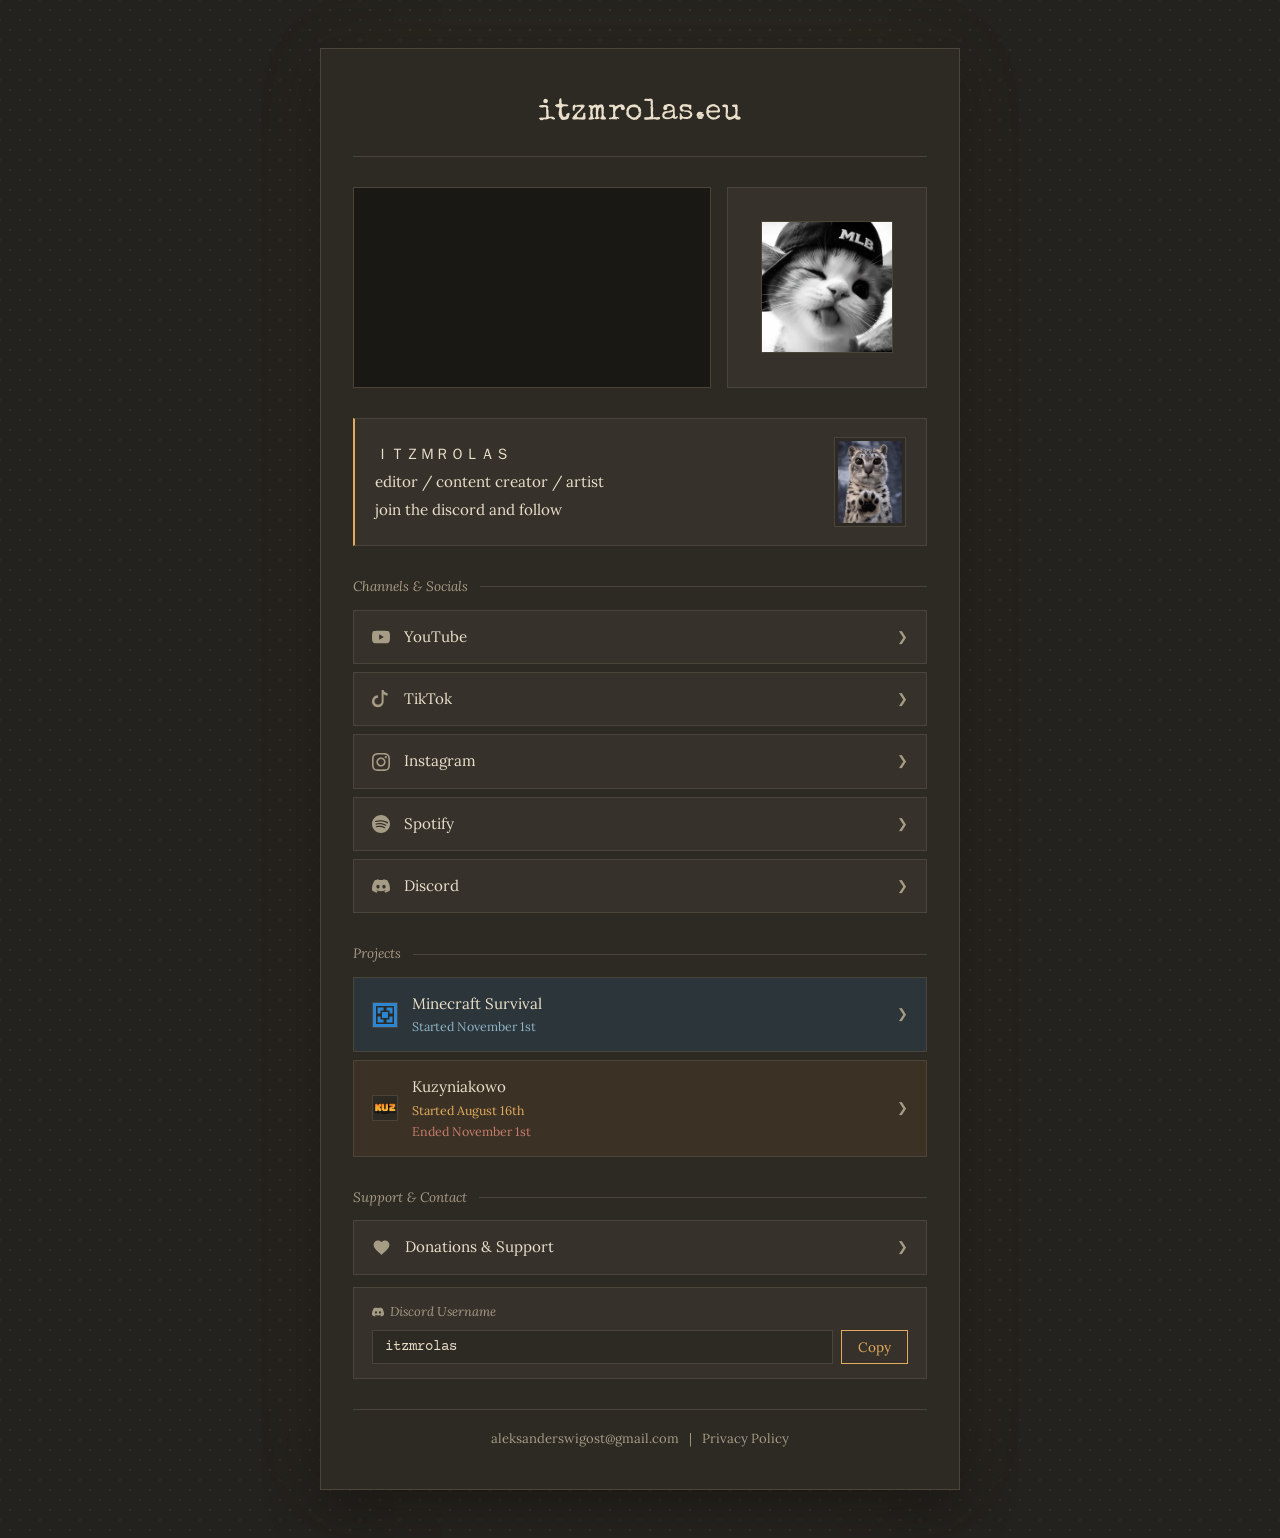
==== commit beb19701: "Update index.html" ====
--- a/index.html
+++ b/index.html
@@ -9,9 +9,7 @@
 <link rel="icon" type="image/png" href="favicon.png">
 
 <!-- Fonts -->
-<link rel="preconnect" href="https://fonts.googleapis.com">
-<link rel="preconnect" href="https://fonts.gstatic.com" crossorigin>
-<link href="https://fonts.googleapis.com/css2?family=Courier+Prime:wght@400&family=Lora:ital,wght@0,400;1,400&family=Special+Elite&display=swap" rel="stylesheet">
+<link rel="stylesheet" href="fonts.css">
 
 <style>
 :root {
--- a/fonts.css
+++ b/fonts.css
@@ -0,0 +1,29 @@
+/* Self-hosted fonts - paste into <style> or link as <link rel="stylesheet" href="fonts.css"> */
+@font-face {
+  font-family: 'Lora';
+  font-style: normal;
+  font-weight: 400;
+  font-display: swap;
+  src: url('fonts/lora-400.woff2') format('woff2');
+}
+@font-face {
+  font-family: 'Lora';
+  font-style: italic;
+  font-weight: 400;
+  font-display: swap;
+  src: url('fonts/lora-400-italic.woff2') format('woff2');
+}
+@font-face {
+  font-family: 'Courier Prime';
+  font-style: normal;
+  font-weight: 400;
+  font-display: swap;
+  src: url('fonts/courier-prime-400.woff2') format('woff2');
+}
+@font-face {
+  font-family: 'Special Elite';
+  font-style: normal;
+  font-weight: 400;
+  font-display: swap;
+  src: url('fonts/special-elite-400.woff2') format('woff2');
+}
